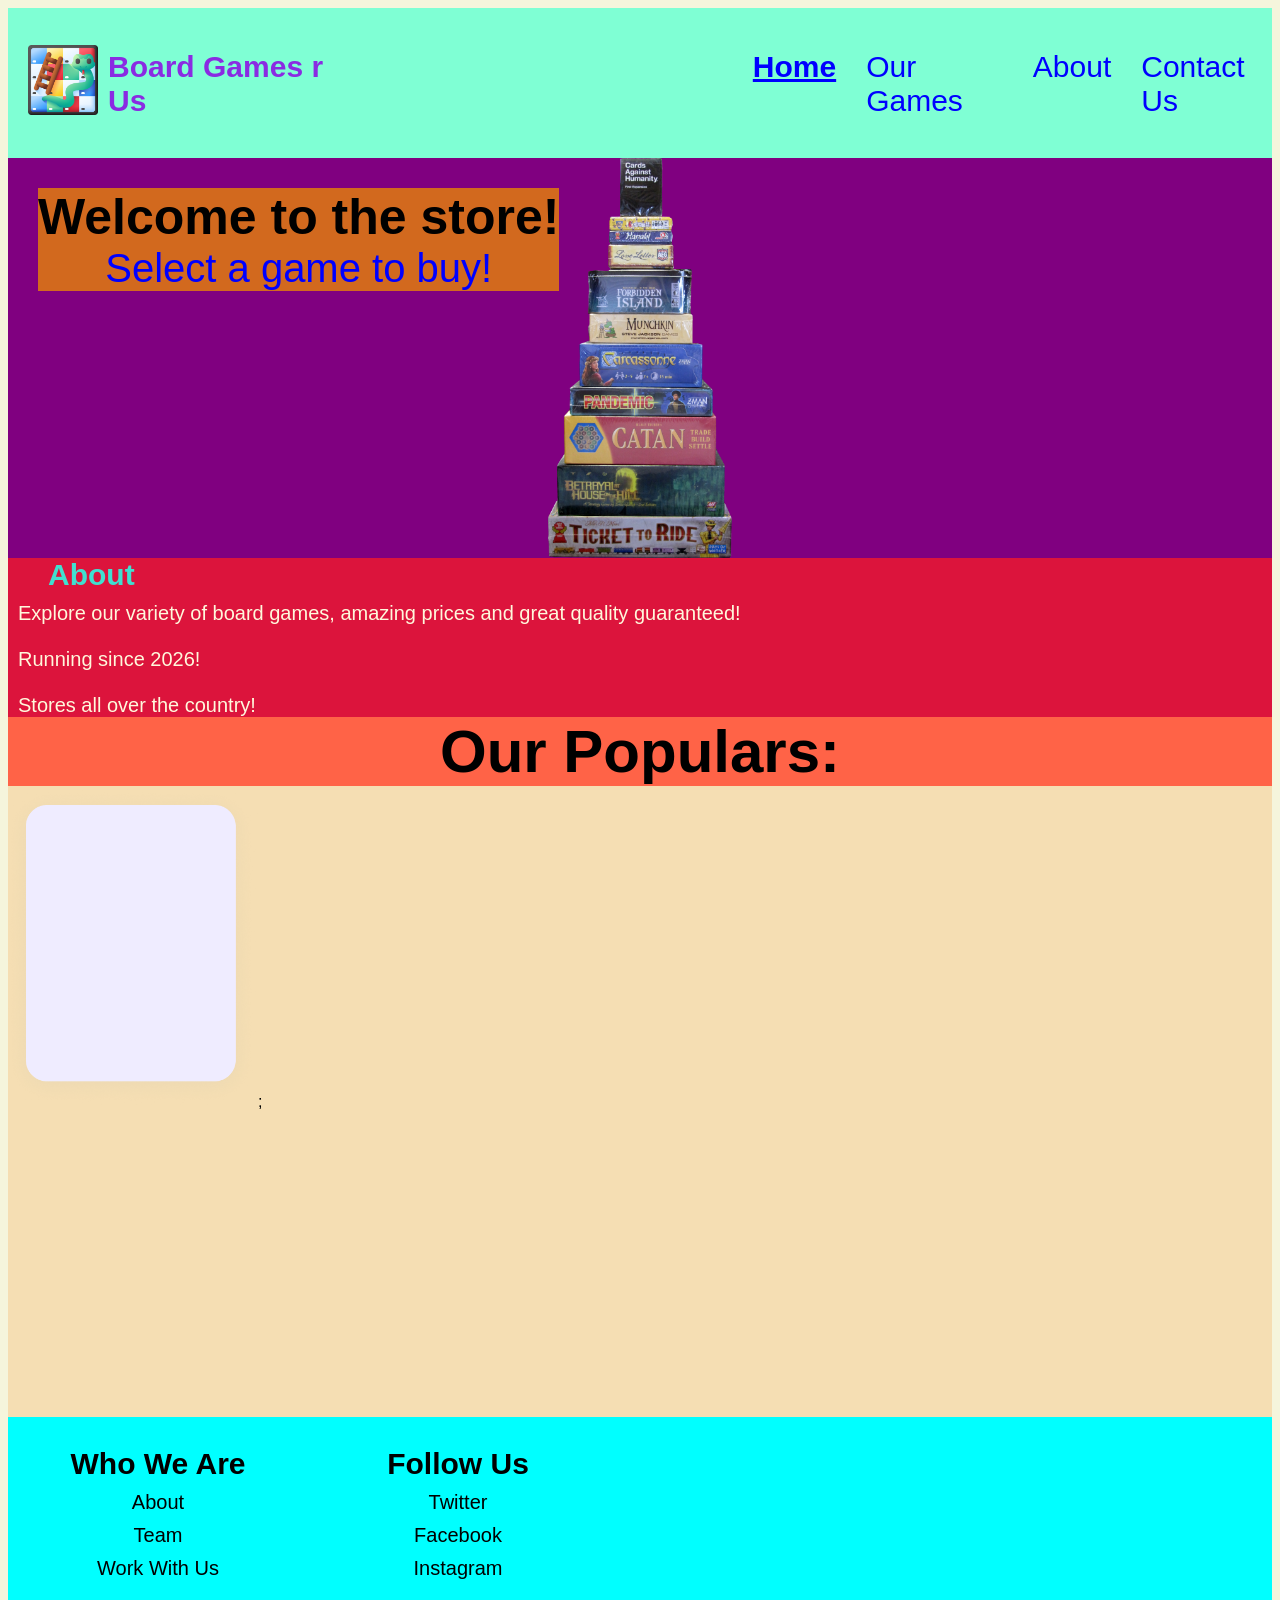
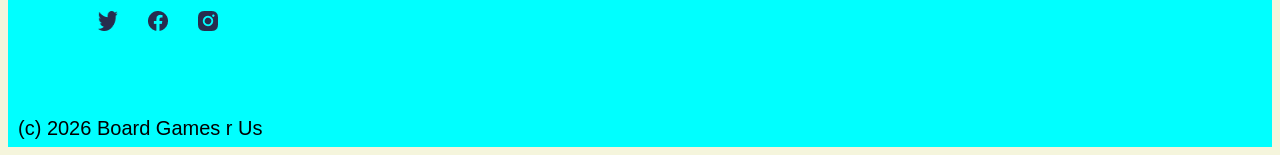
==== index.html @ 54c06d4e "23/04/2026 12:00 UPDATE - general sections for first page" ====
<!DOCTYPE html>
<html>
    
    <head>
        <title> Board Game r Us </title>
        <link rel="stylesheet" href="css/index.css">
        <meta charset="UTF-8">
    </head>
    
    
    <body>
        <div id="wrapper"> 
            <header>
                <div class="logo">
                    <img src="Assets/Header_Logo.png" alt="Header_Logo" width="70"><br>
                </div>
                <div class="title"> Board Games r Us</div>
                <div class="buttons"> 
                    <div class="home"> Home </div>
                    <div class="shop"> Our Games </div>
                    <div class="about"> About </div>
                    <div class="contact"> Contact Us </div>
                </div>

            </header>
            <main>
                 <div class="box1">
                    <div class="box1_container">
                        <div class="welcome"> Welcome to the store! </div>
                        <div class="description">Select a game to buy!</div>
                    </div>
                </div>

                <div class="box2">
                    <div class="about_header">About</div>
                    <div class="about_text">Explore our variety of board games, amazing prices and great quality guaranteed!<br><br>Running since 2026!<br><br>Stores all over the country!</div>
                </div>

                <div class="box3">
                    <div class="populars_header">Our Populars:</div>
                    <div class="cards_container">
                        <div class="card">
                            <img src="Assets/card.png" alt="card_img" width="250px">;
                        </div>
                    </div>
                </div>

            </main>
            <footer>
                <div class ="footer_boxes">
                    <div class ="footer_box"> 
                        <div class="footer_box_title"> Who We Are</div>
                        <div class="footer_clickables">
                            <div class="footer_about"> About </div>
                            <div class="footer_team"> Team </div>
                            <div class="footer_work"> Work With Us </div>
                        </div>
                        <div class="social_logos">
                                <img src="Assets/Twitter_logo.png" alt="Header_Logo" width="20">
                                <img src="Assets/Facebook_logo.png" alt="Header_Logo" width="20">
                                <img src="Assets/Instagram_logo.png" alt="Header_Logo" width="20">
                        </div>
                        
                    </div>
                    
                    <div class ="footer_box"> 
                        <div class="footer_box_title"> Follow Us</div>
                        <div class="footer_clickables">
                            <div class="footer_twitter"> Twitter </div>
                            <div class="footer_facebook"> Facebook </div>
                            <div class="footer_instagram"> Instagram </div>
                        </div>
                    </div>
                </div>
            <div class="copyright"> (c) 2026 Board Games r Us </div>
            </footer>
        </div>
    </body>
    
</html>
---- css/index.css ----
#wrapper {
    max-width: 1400px;
    margin: 0 auto;
}

header {
    font-size: 30px;
    width:100%;
    height: 150px;
    display:flex;
    align-items: center;
    background-color: aquamarine;
    padding-top: 1px;
    padding-left: 20px;
    box-sizing: border-box;
}

.title{
    font-weight: bold;
    padding-left: 10px;
    color: blueviolet;
}

.buttons{
    padding-left: 400px;
    display:flex;
    color: blue;
    font-weight: 400;
    gap:30px;
}


.buttons div:hover{
    cursor: pointer;
    color:purple;
}

.home{
    font-weight: bolder;
    text-decoration: underline;
}

body{
    background-color:beige;
    font-family:'Segoe UI', Tahoma, Geneva, Verdana, sans-serif;
}
main{
    display:flex;
    flex-direction: column;
}
.box1{
    width:100%;
    height:400px;
    background-image: url('../Assets/page1_background.png');
    background-size:contain;
    background-position: center;
    background-repeat: no-repeat;
    background-color: purple;
    display:flex;
    flex-direction: column;
    align-items: flex-start;
    justify-content: flex-start;
    padding:30px;
    box-sizing: border-box;
}
.box1_container{
    background-color: chocolate;
    display:flex;
    flex-direction: column;
    align-items: center;
}

.description{
    color: blue;
    font-size: 40px;
}

.welcome{
    font-size: 50px;
    font-weight: bold;
    color:black;
}

.box2{
    width:100%;
    background-color: crimson;
    display: flex;
    flex-direction: column;
    align-items: flex-start;
    padding-left: 10px;
    box-sizing: border-box;
}

.about_header{
    font-weight: bold;
    font-size: 30px;
    color:turquoise;
    padding-left: 30px;
}

.about_text{
    font-size: 20px;
    color:cornsilk;
    padding-top: 10px;
}

.box3{
    width:100%;
    height:700px;
    background-color: wheat;
    display:flex;
    flex-direction: column;
    box-sizing: border-box;
}

.populars_header{
    width:100%;
    font-weight: bolder;
    font-size: 60px;
    display:flex;
    align-items: center;
    justify-content: center;
    background-color: tomato;
}

footer{
    height:300px;
    font-size: 20px;
    background-color:aqua;
    color: black;
    padding-top: 30px;
    display: flex;
    flex-direction: column;
    justify-content: space-between;
}

.footer_box_title{
    font-weight: bold;
    font-size: 30px;
}

.footer_boxes{
    display:flex;
    height:100%;
    width:500px;
    /* background-color:pink; */

}

.footer_box{
    height:270px;
    width:300px;
    /* background-color:yellow; */
    display:flex;
    flex-direction: column;
    column-gap: 100px;
    align-items:center;

}

.footer_clickables{
    height:110px;
    width:300px;
    align-items: center;
    display:flex;
    flex-direction: column;
    /* background-color:green; */
}

.footer_clickables div:hover{
    cursor:pointer;
    color: blueviolet;
}

.footer_clickables div{
    margin-top: 10px;
}

.social_logos{
    padding-top: 20px;
    display: flex;
    gap: 30px;
}

.social_logos img:hover{
    transform: scale(1.2);
    cursor:pointer;
}

.copyright{
    padding-bottom: 10px;
    padding-left:10px;
}
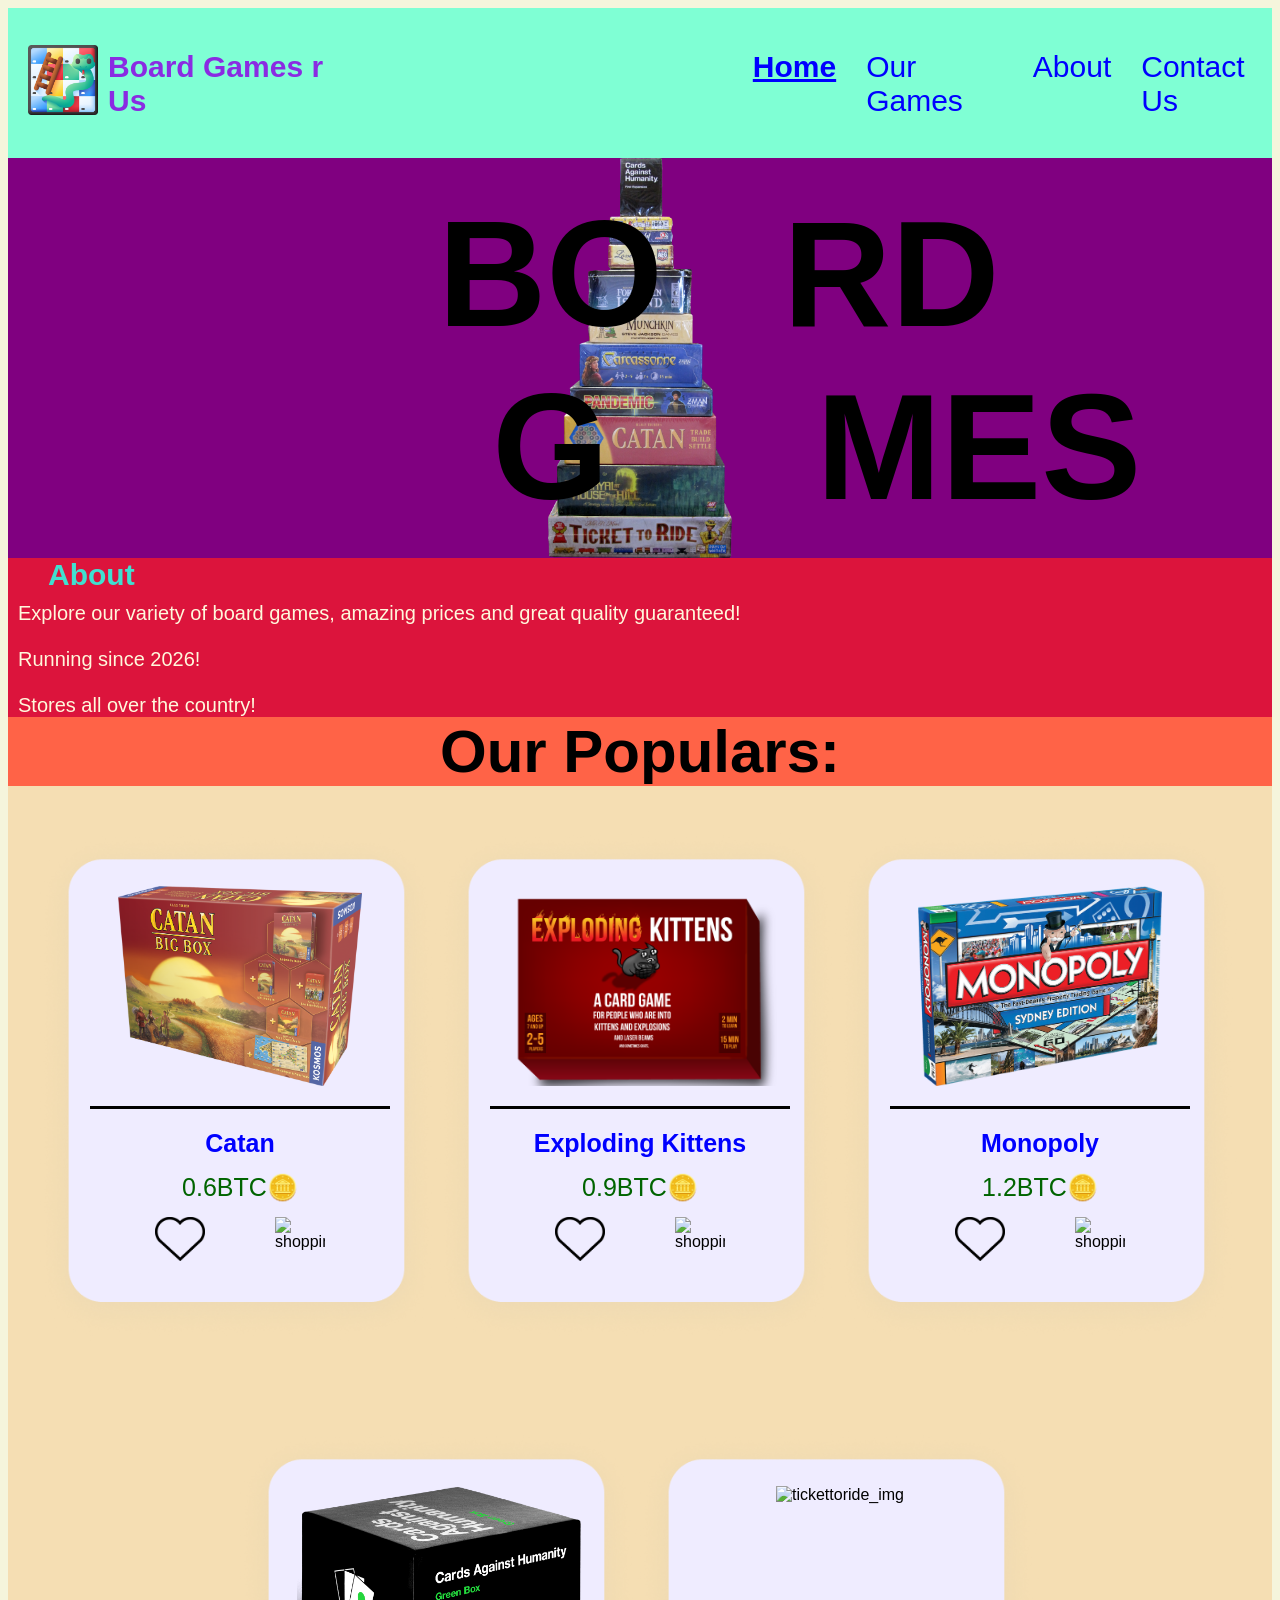
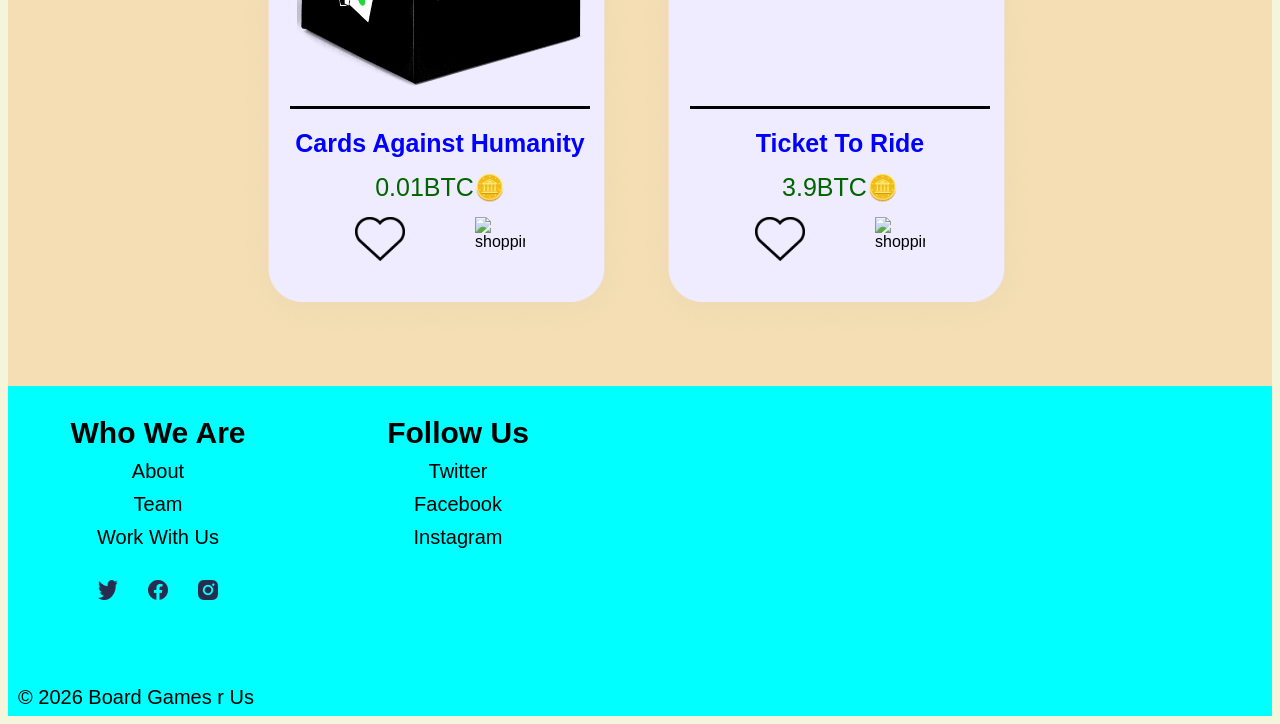
==== commit cdf162ca: "UPDATE 23/04/2026 16:04, finished first page layout" ====
--- a/index.html
+++ b/index.html
@@ -24,10 +24,20 @@
 
             </header>
             <main>
-                 <div class="box1">
+                 <!-- <div class="box1">
                     <div class="box1_container">
                         <div class="welcome"> Welcome to the store! </div>
                         <div class="description">Select a game to buy!</div>
+                    </div>
+                </div> -->
+                <div class="box1">
+                    <div class="box1_container1">
+                        <div class="board_title"> BO </div>
+                        <div class="board_title"> G </div>
+                    </div>
+                    <div class="box1_container2">
+                        <div class="board_title2"> RD </div>
+                        <div class="board_title"> MES </div>
                     </div>
                 </div>
 
@@ -35,12 +45,58 @@
                     <div class="about_header">About</div>
                     <div class="about_text">Explore our variety of board games, amazing prices and great quality guaranteed!<br><br>Running since 2026!<br><br>Stores all over the country!</div>
                 </div>
-
-                <div class="box3">
-                    <div class="populars_header">Our Populars:</div>
+                <div class="populars_header">Our Populars:</div>
+                <div class="box3">  
                     <div class="cards_container">
                         <div class="card">
-                            <img src="Assets/card.png" alt="card_img" width="250px">;
+                            <img src="Assets/catan.png" alt="catan_img" height="200px">
+                            <div class="card_line"></div>
+                            <div class="card_title">Catan</div>
+                            <div class="price">0.6BTC🪙</div>
+                            <div class="card_buttons">
+                                <img src="Assets/heart.png" alt="heart_img" width="50px">
+                                <img src="Assets/shoppingcart.png" alt="shoppingcart_img" width="50px">
+                            </div>
+                        </div>
+                        <div class="card">
+                            <img src="Assets/explodingkittens.png" alt="explodingkittens_img" height="200px">
+                            <div class="card_line"></div>
+                            <div class="card_title">Exploding Kittens</div>
+                            <div class="price">0.9BTC🪙</div>
+                            <div class="card_buttons">
+                                <img src="Assets/heart.png" alt="heart_img" width="50px">
+                                <img src="Assets/shoppingcart.png" alt="shoppingcart_img" width="50px">
+                            </div>
+                        </div>
+                        <div class="card">
+                            <img src="Assets/monopoly.png" alt="monopoly_img" height="200px">
+                            <div class="card_line"></div>
+                            <div class="card_title">Monopoly</div>
+                            <div class="price">1.2BTC🪙</div>
+                            <div class="card_buttons">
+                                <img src="Assets/heart.png" alt="heart_img" width="50px">
+                                <img src="Assets/shoppingcart.png" alt="shoppingcart_img" width="50px">
+                            </div>
+                        </div>
+                        <div class="card">
+                            <img src="Assets/cardsagainsthumanity.png" alt="cardsagainsthumanity_img" height="200px">
+                            <div class="card_line"></div>
+                            <div class="card_title">Cards Against Humanity</div>
+                            <div class="price">0.01BTC🪙</div>
+                            <div class="card_buttons">
+                                <img src="Assets/heart.png" alt="heart_img" width="50px">
+                                <img src="Assets/shoppingcart.png" alt="shoppingcart_img" width="50px">
+                            </div>
+                        </div>
+                        <div class="card">
+                            <img src="Assets/tickettoride.png" alt="tickettoride_img" height="200px">
+                            <div class="card_line"></div>
+                            <div class="card_title">Ticket To Ride</div>
+                            <div class="price">3.9BTC🪙</div>
+                            <div class="card_buttons">
+                                <img src="Assets/heart.png" alt="heart_img" width="50px">
+                                <img src="Assets/shoppingcart.png" alt="shoppingcart_img" width="50px">
+                            </div>
                         </div>
                     </div>
                 </div>
@@ -72,7 +128,7 @@
                         </div>
                     </div>
                 </div>
-            <div class="copyright"> (c) 2026 Board Games r Us </div>
+            <div class="copyright"> © 2026 Board Games r Us </div>
             </footer>
         </div>
     </body>
--- a/css/index.css
+++ b/css/index.css
@@ -57,17 +57,33 @@
     background-repeat: no-repeat;
     background-color: purple;
     display:flex;
-    flex-direction: column;
+    flex-direction: row;
     align-items: flex-start;
     justify-content: flex-start;
     padding:30px;
     box-sizing: border-box;
 }
-.box1_container{
-    background-color: chocolate;
-    display:flex;
-    flex-direction: column;
-    align-items: center;
+.box1_container1{
+    display:flex;
+    flex-direction: column;
+    align-items: center;
+    font-size: 150px;
+    padding-left:400px;
+    font-weight: bold;
+    color:black;
+}
+.box1_container2{
+    display:flex;
+    flex-direction: column;
+    align-items: center;
+    font-size: 150px;
+    padding-left:120px;
+    font-weight: bold;
+    color:black;
+}
+
+.board_title2{
+    padding-right:175px;
 }
 
 .description{
@@ -75,11 +91,7 @@
     font-size: 40px;
 }
 
-.welcome{
-    font-size: 50px;
-    font-weight: bold;
-    color:black;
-}
+
 
 .box2{
     width:100%;
@@ -106,11 +118,45 @@
 
 .box3{
     width:100%;
-    height:700px;
+    min-height:1000px;
     background-color: wheat;
-    display:flex;
-    flex-direction: column;
-    box-sizing: border-box;
+    box-sizing: border-box;
+}
+
+.cards_container{
+    display:flex;
+    flex-direction: row;
+    flex-wrap: wrap;
+    justify-content: center;
+    align-items: center;
+    width:100%;
+}
+
+.card_title{
+    padding-top:20px;
+    font-weight: bold;
+    color:blue;
+    font-size: 25px;
+}
+
+.price{
+    margin-top: 15px;
+    font-size: 25px;
+    color:darkgreen
+}
+
+.card_buttons{
+    display: flex;
+    flex-direction: row;
+    justify-content: space-between;
+    margin-top:15px;
+    width:170px;
+    /* background-color: yellowgreen; */
+}
+
+.card_buttons img:hover{
+    cursor: pointer;
+    transform: scale(1.2);
 }
 
 .populars_header{
@@ -122,6 +168,28 @@
     justify-content: center;
     background-color: tomato;
 }
+
+.card{
+    height: 600px;
+    width:400px;
+    background-image: url('../Assets/card.png');
+    background-size:contain;
+    display:flex;
+    flex-direction:column;
+    background-position: center;
+    background-repeat: no-repeat;
+    align-items: center;
+    padding-top: 100px;
+    box-sizing: border-box;
+}
+
+.card_line{
+    background-color: black;
+    margin-top: 20px;
+    height: 3px;
+    width:300px;
+}
+
 
 footer{
     height:300px;
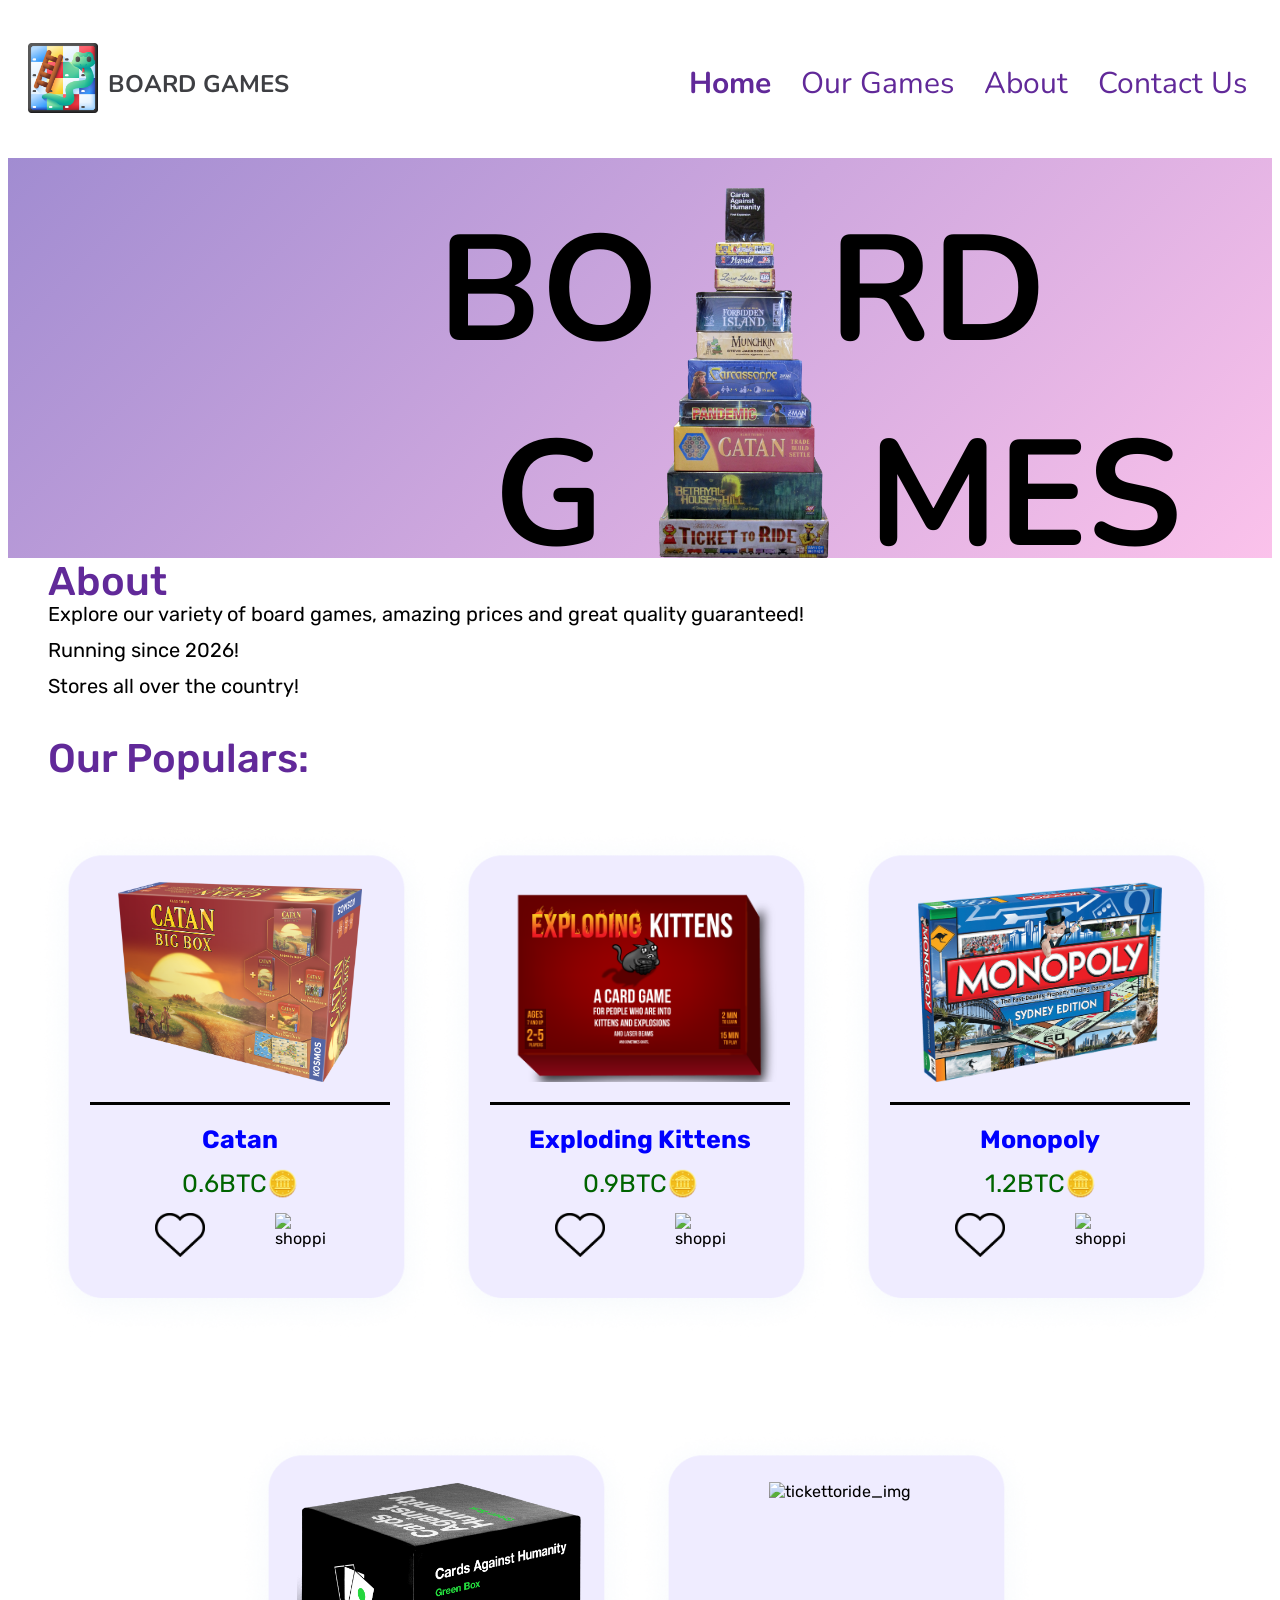
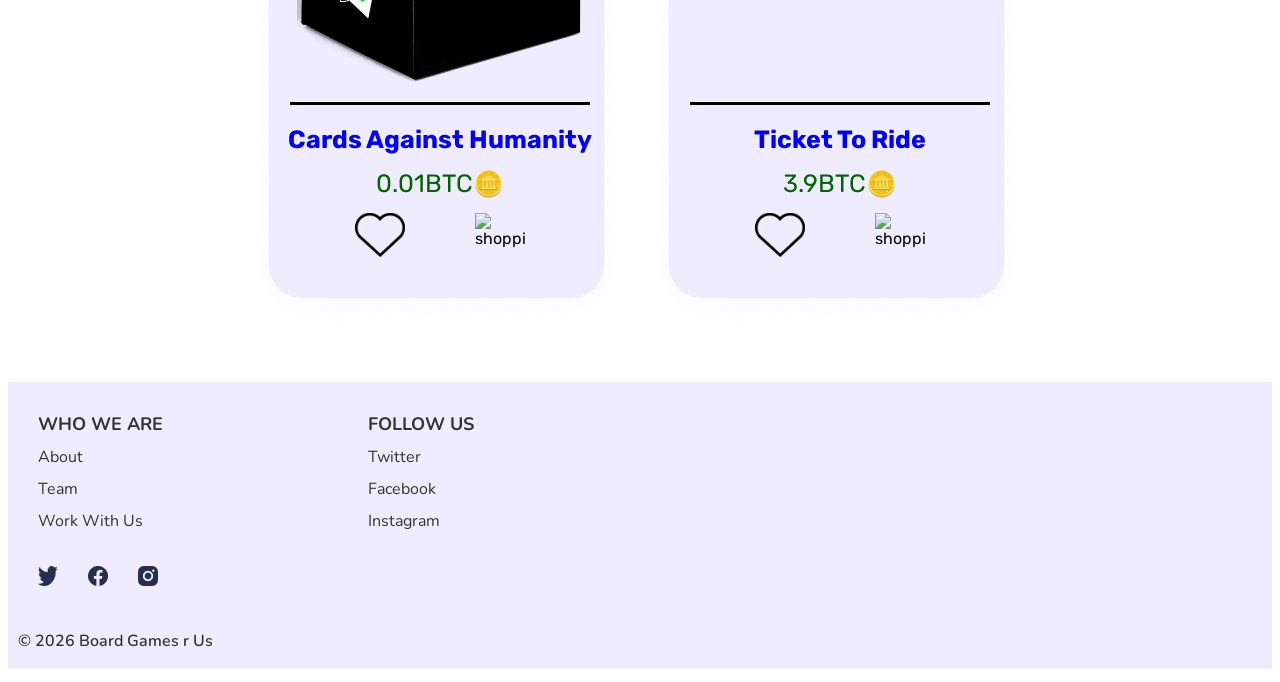
==== commit 76e47775: "UPDATE 23/04 19:26 Fixed some of the formatting to match figma" ====
--- a/index.html
+++ b/index.html
@@ -5,6 +5,11 @@
         <title> Board Game r Us </title>
         <link rel="stylesheet" href="css/index.css">
         <meta charset="UTF-8">
+        <link rel="preconnect" href="https://fonts.googleapis.com">
+        <link rel="preconnect" href="https://fonts.gstatic.com" crossorigin>
+        <link href="https://fonts.googleapis.com/css2?family=Abel&family=Nunito:wght@400;700;900&family=Rubik:wght@400;700;900&display=swap" rel="stylesheet">        
+        <link rel="stylesheet" href="index.css">
+
     </head>
     
     
@@ -14,7 +19,7 @@
                 <div class="logo">
                     <img src="Assets/Header_Logo.png" alt="Header_Logo" width="70"><br>
                 </div>
-                <div class="title"> Board Games r Us</div>
+                <div class="title">BOARD GAMES</div>
                 <div class="buttons"> 
                     <div class="home"> Home </div>
                     <div class="shop"> Our Games </div>
@@ -35,7 +40,9 @@
                         <div class="board_title"> BO </div>
                         <div class="board_title"> G </div>
                     </div>
+                    <img src="Assets/page1_background.png" height="370">
                     <div class="box1_container2">
+                        
                         <div class="board_title2"> RD </div>
                         <div class="board_title"> MES </div>
                     </div>
@@ -105,7 +112,7 @@
             <footer>
                 <div class ="footer_boxes">
                     <div class ="footer_box"> 
-                        <div class="footer_box_title"> Who We Are</div>
+                        <div class="footer_box_title">WHO WE ARE</div>
                         <div class="footer_clickables">
                             <div class="footer_about"> About </div>
                             <div class="footer_team"> Team </div>
@@ -117,18 +124,18 @@
                                 <img src="Assets/Instagram_logo.png" alt="Header_Logo" width="20">
                         </div>
                         
-                    </div>
+                </div>
                     
                     <div class ="footer_box"> 
-                        <div class="footer_box_title"> Follow Us</div>
-                        <div class="footer_clickables">
-                            <div class="footer_twitter"> Twitter </div>
-                            <div class="footer_facebook"> Facebook </div>
-                            <div class="footer_instagram"> Instagram </div>
-                        </div>
+                        <div class="footer_box_title"> FOLLOW US</div>
+                            <div class="footer_clickables">
+                                <div class="footer_twitter"> Twitter </div>
+                                <div class="footer_facebook"> Facebook </div>
+                                <div class="footer_instagram"> Instagram </div>
+                            </div>
+                        </div>  
                     </div>
-                </div>
-            <div class="copyright"> © 2026 Board Games r Us </div>
+                    <div class="copyright"> © 2026 Board Games r Us </div>
             </footer>
         </div>
     </body>
--- a/css/index.css
+++ b/css/index.css
@@ -2,29 +2,29 @@
     max-width: 1400px;
     margin: 0 auto;
 }
-
 header {
     font-size: 30px;
     width:100%;
     height: 150px;
     display:flex;
     align-items: center;
-    background-color: aquamarine;
     padding-top: 1px;
     padding-left: 20px;
     box-sizing: border-box;
 }
 
 .title{
-    font-weight: bold;
+    font-weight: 700;
     padding-left: 10px;
-    color: blueviolet;
+    color: #3E3F43;
+    letter-spacing: 25%;
+    font-size:24px;
 }
 
 .buttons{
     padding-left: 400px;
     display:flex;
-    color: blue;
+    color: #612999;
     font-weight: 400;
     gap:30px;
 }
@@ -36,13 +36,12 @@
 }
 
 .home{
-    font-weight: bolder;
-    text-decoration: underline;
+    font-weight: 700;
 }
 
 body{
-    background-color:beige;
-    font-family:'Segoe UI', Tahoma, Geneva, Verdana, sans-serif;
+    background-color:white;
+    font-family:'Nunito',sans-serif;
 }
 main{
     display:flex;
@@ -51,11 +50,7 @@
 .box1{
     width:100%;
     height:400px;
-    background-image: url('../Assets/page1_background.png');
-    background-size:contain;
-    background-position: center;
-    background-repeat: no-repeat;
-    background-color: purple;
+    background: linear-gradient(135deg, #a18cd1 0%, #fbc2eb 100%);
     display:flex;
     flex-direction: row;
     align-items: flex-start;
@@ -77,7 +72,7 @@
     flex-direction: column;
     align-items: center;
     font-size: 150px;
-    padding-left:120px;
+    padding-left:0px;
     font-weight: bold;
     color:black;
 }
@@ -92,35 +87,44 @@
 }
 
 
-
 .box2{
-    width:100%;
-    background-color: crimson;
+    font-family: "Rubik",sans-serif;
+    width:100%;
     display: flex;
     flex-direction: column;
     align-items: flex-start;
-    padding-left: 10px;
+    padding-left: 40px;
     box-sizing: border-box;
 }
 
 .about_header{
-    font-weight: bold;
-    font-size: 30px;
-    color:turquoise;
-    padding-left: 30px;
+    font-weight: 500;
+    font-size: 40px;
+    color:#612999;
 }
 
 .about_text{
     font-size: 20px;
-    color:cornsilk;
-    padding-top: 10px;
+    font-weight: 400;
+    color:black;
+    line-height: 90%;
 }
 
 .box3{
+    font-family: "Rubik",sans-serif;
     width:100%;
     min-height:1000px;
-    background-color: wheat;
-    box-sizing: border-box;
+    box-sizing: border-box;
+}
+
+.populars_header{
+    margin-top: 40px;
+    font-family: "Rubik",sans-serif;
+    padding-left: 40px;
+    box-sizing: border-box;
+    font-weight: 500;
+    font-size: 40px;
+    color:#612999;
 }
 
 .cards_container{
@@ -159,17 +163,9 @@
     transform: scale(1.2);
 }
 
-.populars_header{
-    width:100%;
-    font-weight: bolder;
-    font-size: 60px;
-    display:flex;
-    align-items: center;
-    justify-content: center;
-    background-color: tomato;
-}
 
 .card{
+    padding-top:100px;
     height: 600px;
     width:400px;
     background-image: url('../Assets/card.png');
@@ -179,7 +175,6 @@
     background-position: center;
     background-repeat: no-repeat;
     align-items: center;
-    padding-top: 100px;
     box-sizing: border-box;
 }
 
@@ -192,24 +187,25 @@
 
 
 footer{
-    height:300px;
-    font-size: 20px;
-    background-color:aqua;
-    color: black;
+    height:287px;
+    font-size: 16px;
+    background-color:#EFECFF;
+    color: #333333;
     padding-top: 30px;
     display: flex;
     flex-direction: column;
     justify-content: space-between;
+    box-sizing: border-box;
 }
 
 .footer_box_title{
-    font-weight: bold;
-    font-size: 30px;
+    font-weight: 700;
+    font-size: 18px;
 }
 
 .footer_boxes{
     display:flex;
-    height:100%;
+    height:85%;
     width:500px;
     /* background-color:pink; */
 
@@ -221,15 +217,16 @@
     /* background-color:yellow; */
     display:flex;
     flex-direction: column;
+    padding-left: 30px;
     column-gap: 100px;
-    align-items:center;
+    align-items:left;
 
 }
 
 .footer_clickables{
     height:110px;
     width:300px;
-    align-items: center;
+    align-items: left;
     display:flex;
     flex-direction: column;
     /* background-color:green; */
@@ -256,7 +253,8 @@
 }
 
 .copyright{
-    padding-bottom: 10px;
+    margin-bottom: 300px;
     padding-left:10px;
-}
-
+    font-weight: 600;
+}
+
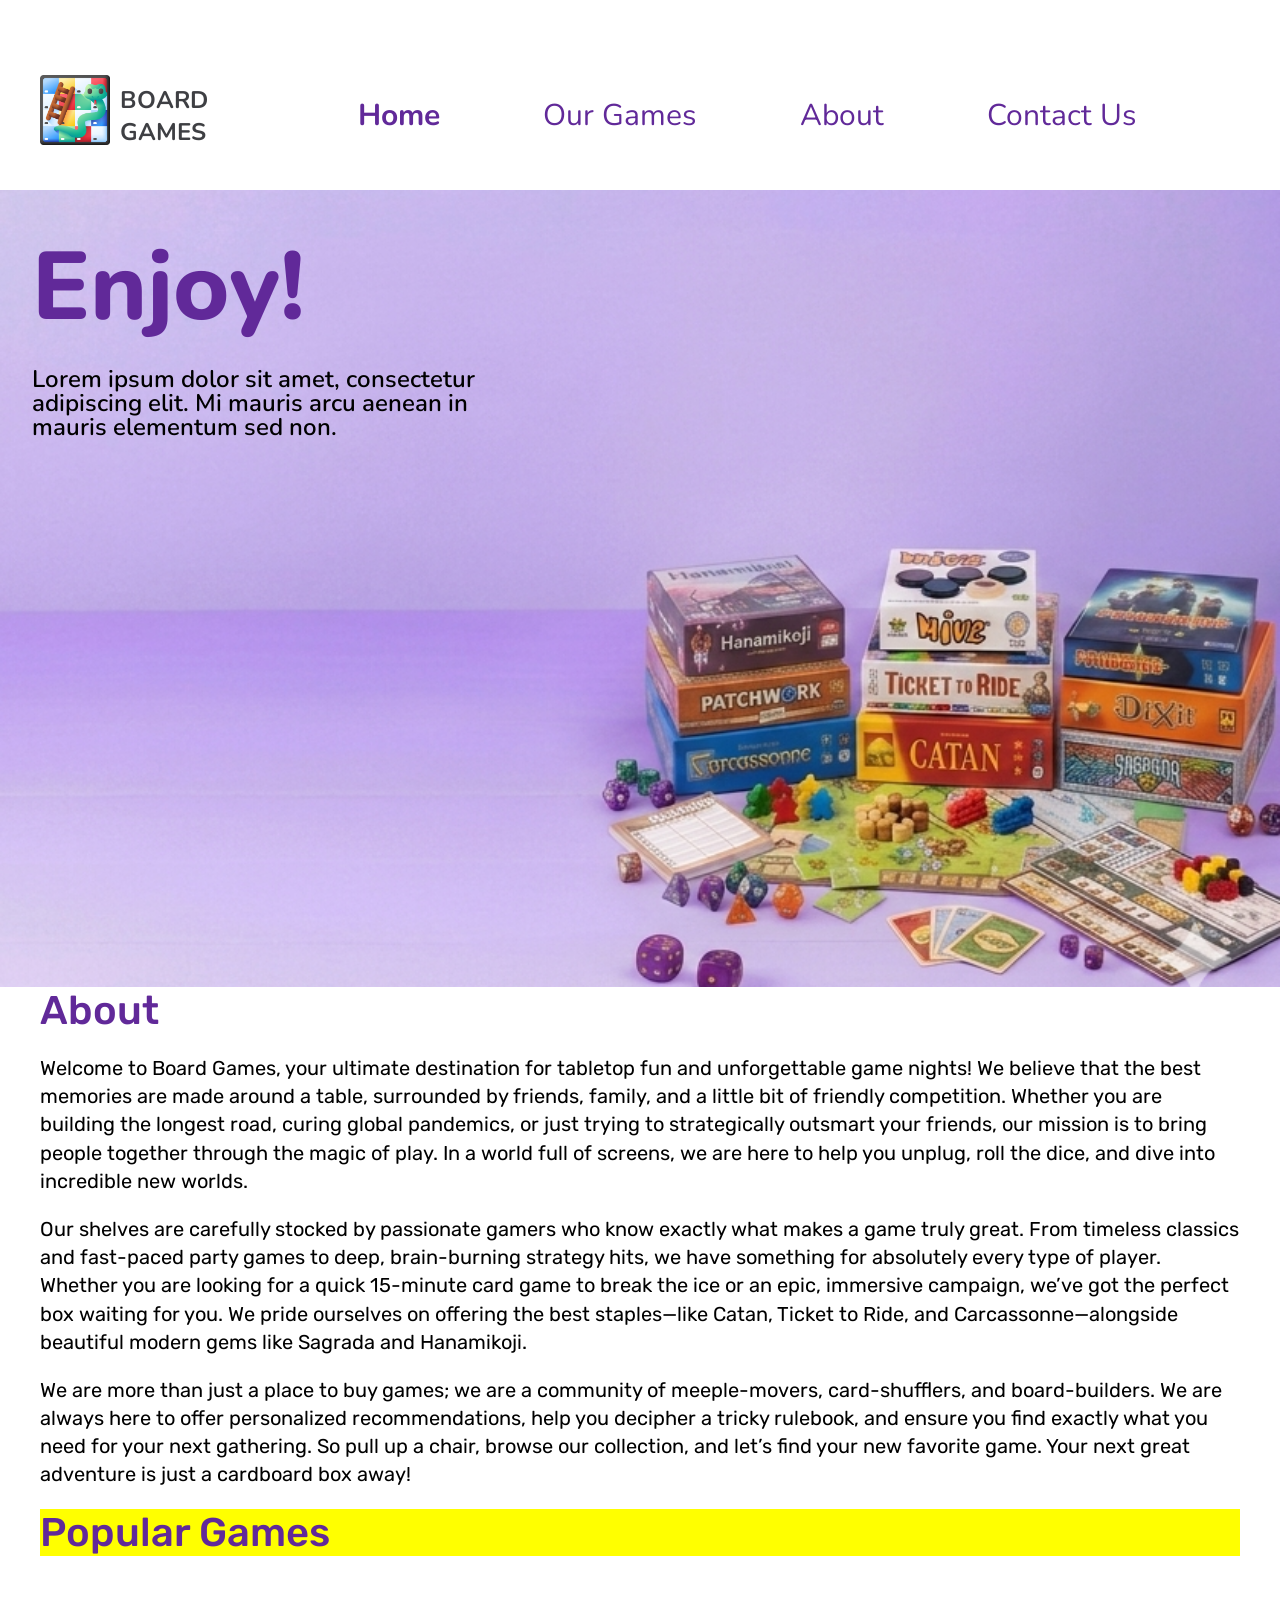
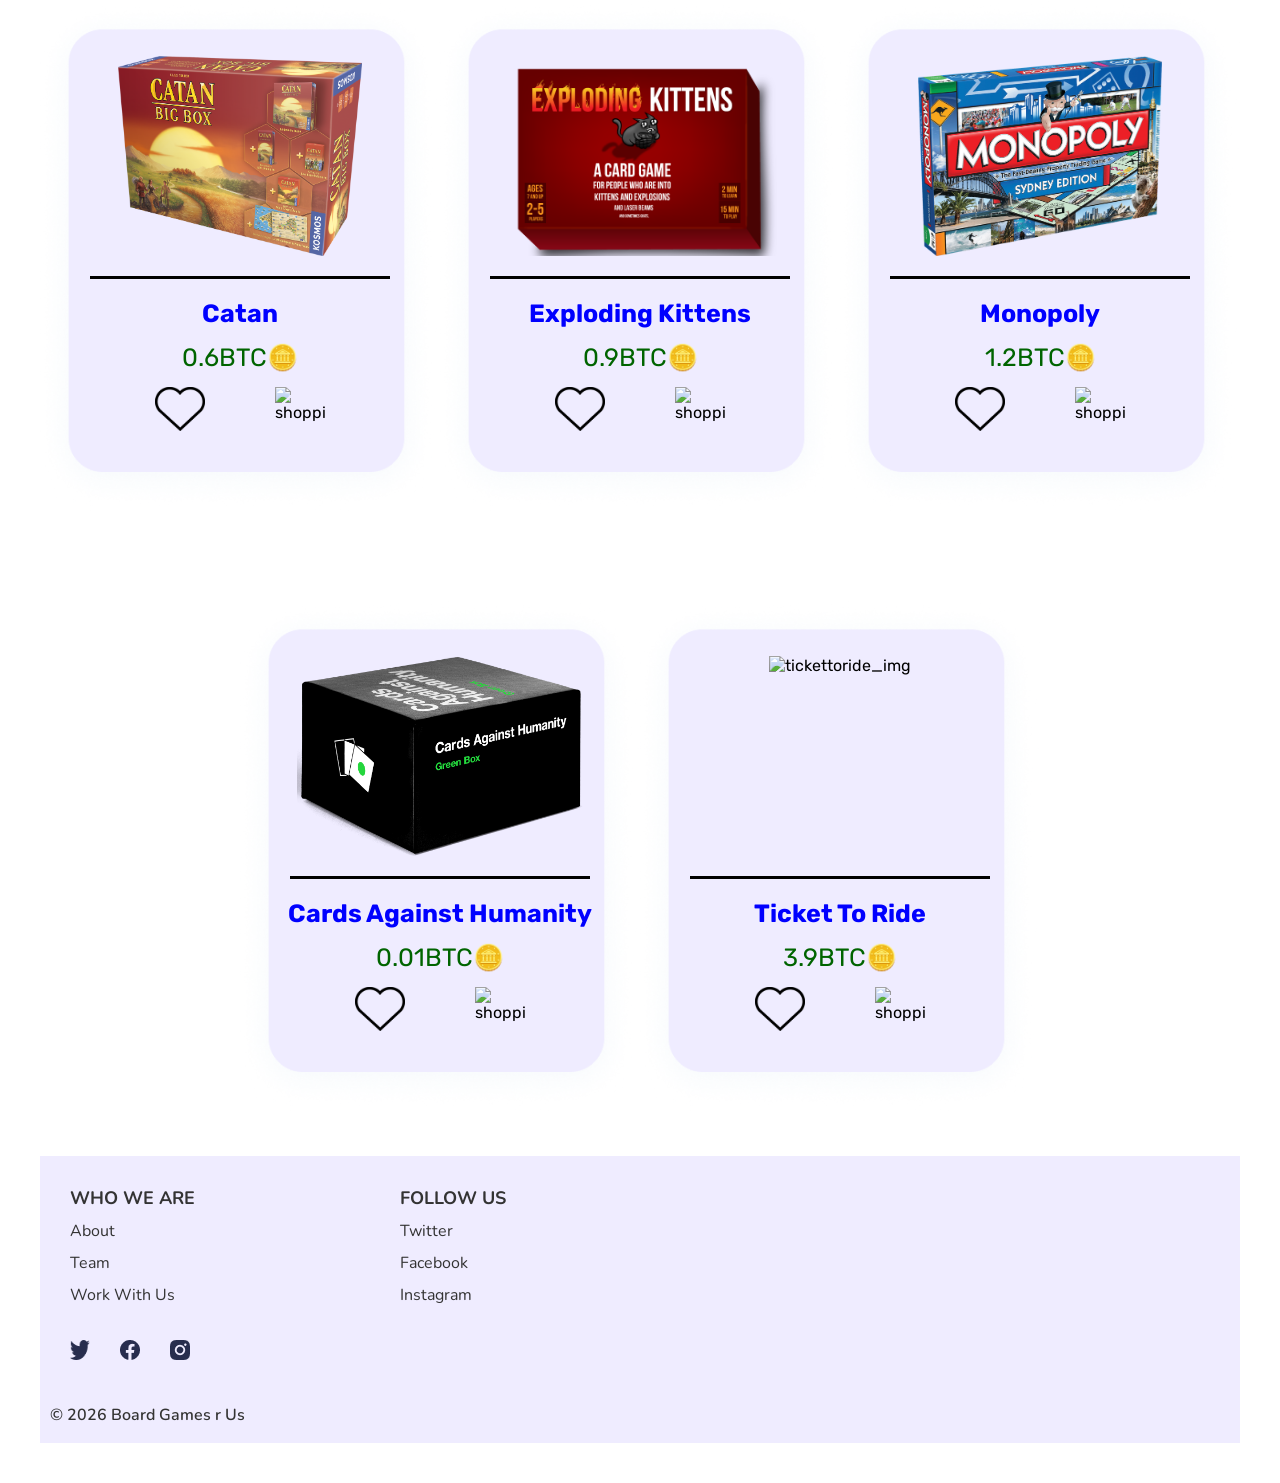
==== commit 3e429372: "UPDATE 25/04/2026 14:31 - Fixing formatting" ====
--- a/index.html
+++ b/index.html
@@ -1,143 +1,172 @@
 <!DOCTYPE html>
 <html>
-    
-    <head>
-        <title> Board Game r Us </title>
-        <link rel="stylesheet" href="css/index.css">
-        <meta charset="UTF-8">
-        <link rel="preconnect" href="https://fonts.googleapis.com">
-        <link rel="preconnect" href="https://fonts.gstatic.com" crossorigin>
-        <link href="https://fonts.googleapis.com/css2?family=Abel&family=Nunito:wght@400;700;900&family=Rubik:wght@400;700;900&display=swap" rel="stylesheet">        
-        <link rel="stylesheet" href="index.css">
 
-    </head>
-    
-    
-    <body>
-        <div id="wrapper"> 
-            <header>
+<head>
+    <title> Board Games </title>
+    <link rel="stylesheet" href="css/index.css">
+    <meta charset="UTF-8">
+    <link rel="preconnect" href="https://fonts.googleapis.com">
+    <link rel="preconnect" href="https://fonts.gstatic.com" crossorigin>
+    <link
+        href="https://fonts.googleapis.com/css2?family=Abel&family=Nunito:wght@400;700;900&family=Rubik:wght@400;700;900&display=swap"
+        rel="stylesheet">
+    <link rel="stylesheet" href="index.css">
+
+</head>
+
+
+<body>
+    <div id="wrapper">
+        <header>
+            <div class="logo-wrapper">
                 <div class="logo">
-                    <img src="Assets/Header_Logo.png" alt="Header_Logo" width="70"><br>
+                    <img src="Assets/Header_Logo.png" alt="Header_Logo" width="70">
                 </div>
                 <div class="title">BOARD GAMES</div>
-                <div class="buttons"> 
-                    <div class="home"> Home </div>
-                    <div class="shop"> Our Games </div>
-                    <div class="about"> About </div>
-                    <div class="contact"> Contact Us </div>
-                </div>
+            </div>
 
-            </header>
-            <main>
-                 <!-- <div class="box1">
-                    <div class="box1_container">
-                        <div class="welcome"> Welcome to the store! </div>
-                        <div class="description">Select a game to buy!</div>
+            <div class="buttons">
+                <div class="home"> Home </div>
+                <div class="shop"> Our Games </div>
+                <div class="about"> About </div>
+                <div class="contact"> Contact Us </div>
+            </div>
+
+        </header>
+        <main>
+            <div class="main-img">
+                <div class="main-img-texts">
+                    <div class="main-img-title">
+                        <h1> Enjoy! </h1>
                     </div>
-                </div> -->
-                <div class="box1">
-                    <div class="box1_container1">
-                        <div class="board_title"> BO </div>
-                        <div class="board_title"> G </div>
-                    </div>
-                    <img src="Assets/page1_background.png" height="370">
-                    <div class="box1_container2">
-                        
-                        <div class="board_title2"> RD </div>
-                        <div class="board_title"> MES </div>
+                    <div class="main-img-desc">
+                        <p>Lorem ipsum dolor sit amet, consectetur adipiscing elit. Mi mauris arcu aenean in mauris
+                            elementum sed non. </p>
                     </div>
                 </div>
+            </div>
+            <div class="about-box">
+                <div class="about_header">About</div>
+                <div class="about_text">
+                    <p>Welcome to Board Games, your ultimate destination for tabletop fun and unforgettable game nights!
+                        We
+                        believe that the best memories are made around a table, surrounded by friends, family, and a
+                        little bit of
+                        friendly competition. Whether you are building the longest road, curing global pandemics, or
+                        just trying to
+                        strategically outsmart your friends, our mission is to bring people together through the magic
+                        of play. In a
+                        world full of screens, we are here to help you unplug, roll the dice, and dive into incredible
+                        new worlds.</p>
 
-                <div class="box2">
-                    <div class="about_header">About</div>
-                    <div class="about_text">Explore our variety of board games, amazing prices and great quality guaranteed!<br><br>Running since 2026!<br><br>Stores all over the country!</div>
+                    <p>Our shelves are carefully stocked by passionate gamers who know exactly what makes a game truly
+                        great. From
+                        timeless classics and fast-paced party games to deep, brain-burning strategy hits, we have
+                        something for
+                        absolutely every type of player. Whether you are looking for a quick 15-minute card game to
+                        break the ice or
+                        an epic, immersive campaign, we’ve got the perfect box waiting for you. We pride ourselves on
+                        offering the
+                        best staples—like Catan, Ticket to Ride, and Carcassonne—alongside beautiful modern gems like
+                        Sagrada and
+                        Hanamikoji.</p>
+
+                    <p>We are more than just a place to buy games; we are a community of meeple-movers, card-shufflers,
+                        and
+                        board-builders. We are always here to offer personalized recommendations, help you decipher a
+                        tricky
+                        rulebook, and ensure you find exactly what you need for your next gathering. So pull up a chair,
+                        browse our
+                        collection, and let’s find your new favorite game. Your next great adventure is just a cardboard
+                        box away!</p>
                 </div>
-                <div class="populars_header">Our Populars:</div>
-                <div class="box3">  
-                    <div class="cards_container">
-                        <div class="card">
-                            <img src="Assets/catan.png" alt="catan_img" height="200px">
-                            <div class="card_line"></div>
-                            <div class="card_title">Catan</div>
-                            <div class="price">0.6BTC🪙</div>
-                            <div class="card_buttons">
-                                <img src="Assets/heart.png" alt="heart_img" width="50px">
-                                <img src="Assets/shoppingcart.png" alt="shoppingcart_img" width="50px">
-                            </div>
+            </div>
+            <div class="populars_header">Popular Games</div>
+            <div class="box3">
+                <div class="cards_container">
+                    <div class="card">
+                        <img src="Assets/catan.png" alt="catan_img" height="200px">
+                        <div class="card_line"></div>
+                        <div class="card_title">Catan</div>
+                        <div class="price">0.6BTC🪙</div>
+                        <div class="card_buttons">
+                            <img src="Assets/heart.png" alt="heart_img" width="50px">
+                            <img src="Assets/shoppingcart.png" alt="shoppingcart_img" width="50px">
                         </div>
-                        <div class="card">
-                            <img src="Assets/explodingkittens.png" alt="explodingkittens_img" height="200px">
-                            <div class="card_line"></div>
-                            <div class="card_title">Exploding Kittens</div>
-                            <div class="price">0.9BTC🪙</div>
-                            <div class="card_buttons">
-                                <img src="Assets/heart.png" alt="heart_img" width="50px">
-                                <img src="Assets/shoppingcart.png" alt="shoppingcart_img" width="50px">
-                            </div>
+                    </div>
+                    <div class="card">
+                        <img src="Assets/explodingkittens.png" alt="explodingkittens_img" height="200px">
+                        <div class="card_line"></div>
+                        <div class="card_title">Exploding Kittens</div>
+                        <div class="price">0.9BTC🪙</div>
+                        <div class="card_buttons">
+                            <img src="Assets/heart.png" alt="heart_img" width="50px">
+                            <img src="Assets/shoppingcart.png" alt="shoppingcart_img" width="50px">
                         </div>
-                        <div class="card">
-                            <img src="Assets/monopoly.png" alt="monopoly_img" height="200px">
-                            <div class="card_line"></div>
-                            <div class="card_title">Monopoly</div>
-                            <div class="price">1.2BTC🪙</div>
-                            <div class="card_buttons">
-                                <img src="Assets/heart.png" alt="heart_img" width="50px">
-                                <img src="Assets/shoppingcart.png" alt="shoppingcart_img" width="50px">
-                            </div>
+                    </div>
+                    <div class="card">
+                        <img src="Assets/monopoly.png" alt="monopoly_img" height="200px">
+                        <div class="card_line"></div>
+                        <div class="card_title">Monopoly</div>
+                        <div class="price">1.2BTC🪙</div>
+                        <div class="card_buttons">
+                            <img src="Assets/heart.png" alt="heart_img" width="50px">
+                            <img src="Assets/shoppingcart.png" alt="shoppingcart_img" width="50px">
                         </div>
-                        <div class="card">
-                            <img src="Assets/cardsagainsthumanity.png" alt="cardsagainsthumanity_img" height="200px">
-                            <div class="card_line"></div>
-                            <div class="card_title">Cards Against Humanity</div>
-                            <div class="price">0.01BTC🪙</div>
-                            <div class="card_buttons">
-                                <img src="Assets/heart.png" alt="heart_img" width="50px">
-                                <img src="Assets/shoppingcart.png" alt="shoppingcart_img" width="50px">
-                            </div>
+                    </div>
+                    <div class="card">
+                        <img src="Assets/cardsagainsthumanity.png" alt="cardsagainsthumanity_img" height="200px">
+                        <div class="card_line"></div>
+                        <div class="card_title">Cards Against Humanity</div>
+                        <div class="price">0.01BTC🪙</div>
+                        <div class="card_buttons">
+                            <img src="Assets/heart.png" alt="heart_img" width="50px">
+                            <img src="Assets/shoppingcart.png" alt="shoppingcart_img" width="50px">
                         </div>
-                        <div class="card">
-                            <img src="Assets/tickettoride.png" alt="tickettoride_img" height="200px">
-                            <div class="card_line"></div>
-                            <div class="card_title">Ticket To Ride</div>
-                            <div class="price">3.9BTC🪙</div>
-                            <div class="card_buttons">
-                                <img src="Assets/heart.png" alt="heart_img" width="50px">
-                                <img src="Assets/shoppingcart.png" alt="shoppingcart_img" width="50px">
-                            </div>
+                    </div>
+                    <div class="card">
+                        <img src="Assets/tickettoride.png" alt="tickettoride_img" height="200px">
+                        <div class="card_line"></div>
+                        <div class="card_title">Ticket To Ride</div>
+                        <div class="price">3.9BTC🪙</div>
+                        <div class="card_buttons">
+                            <img src="Assets/heart.png" alt="heart_img" width="50px">
+                            <img src="Assets/shoppingcart.png" alt="shoppingcart_img" width="50px">
                         </div>
                     </div>
                 </div>
+            </div>
+        </main>
 
-            </main>
-            <footer>
-                <div class ="footer_boxes">
-                    <div class ="footer_box"> 
-                        <div class="footer_box_title">WHO WE ARE</div>
-                        <div class="footer_clickables">
-                            <div class="footer_about"> About </div>
-                            <div class="footer_team"> Team </div>
-                            <div class="footer_work"> Work With Us </div>
-                        </div>
-                        <div class="social_logos">
-                                <img src="Assets/Twitter_logo.png" alt="Header_Logo" width="20">
-                                <img src="Assets/Facebook_logo.png" alt="Header_Logo" width="20">
-                                <img src="Assets/Instagram_logo.png" alt="Header_Logo" width="20">
-                        </div>
-                        
+        <footer>
+            <div class="footer_boxes">
+                <div class="footer_box">
+                    <div class="footer_box_title">WHO WE ARE</div>
+                    <div class="footer_clickables">
+                        <div class="footer_about"> About </div>
+                        <div class="footer_team"> Team </div>
+                        <div class="footer_work"> Work With Us </div>
+                    </div>
+                    <div class="social_logos">
+                        <img src="Assets/Twitter_logo.png" alt="Header_Logo" width="20">
+                        <img src="Assets/Facebook_logo.png" alt="Header_Logo" width="20">
+                        <img src="Assets/Instagram_logo.png" alt="Header_Logo" width="20">
+                    </div>
+
                 </div>
-                    
-                    <div class ="footer_box"> 
-                        <div class="footer_box_title"> FOLLOW US</div>
-                            <div class="footer_clickables">
-                                <div class="footer_twitter"> Twitter </div>
-                                <div class="footer_facebook"> Facebook </div>
-                                <div class="footer_instagram"> Instagram </div>
-                            </div>
-                        </div>  
+
+                <div class="footer_box">
+                    <div class="footer_box_title"> FOLLOW US</div>
+                    <div class="footer_clickables">
+                        <div class="footer_twitter"> Twitter </div>
+                        <div class="footer_facebook"> Facebook </div>
+                        <div class="footer_instagram"> Instagram </div>
                     </div>
-                    <div class="copyright"> © 2026 Board Games r Us </div>
-            </footer>
-        </div>
-    </body>
-    
+                </div>
+            </div>
+            <div class="copyright"> © 2026 Board Games r Us </div>
+        </footer>
+    </div>
+</body>
+
 </html>
--- a/css/index.css
+++ b/css/index.css
@@ -1,6 +1,8 @@
 #wrapper {
     max-width: 1400px;
     margin: 0 auto;
+    padding: 32px;
+    padding-bottom: 32px;
 }
 header {
     font-size: 30px;
@@ -8,9 +10,16 @@
     height: 150px;
     display:flex;
     align-items: center;
+    justify-content: left;
     padding-top: 1px;
-    padding-left: 20px;
-    box-sizing: border-box;
+    box-sizing: border-box;
+}
+
+.logo-wrapper{
+    display:flex;
+    flex-direction: row;
+    justify-content: center;
+    align-items: center;
 }
 
 .title{
@@ -22,11 +31,12 @@
 }
 
 .buttons{
-    padding-left: 400px;
+    width:100%;
     display:flex;
     color: #612999;
     font-weight: 400;
-    gap:30px;
+    align-items: center;
+    justify-content: space-evenly;
 }
 
 
@@ -42,58 +52,66 @@
 body{
     background-color:white;
     font-family:'Nunito',sans-serif;
+    overflow-x: hidden;
 }
 main{
     display:flex;
     flex-direction: column;
 }
-.box1{
-    width:100%;
-    height:400px;
-    background: linear-gradient(135deg, #a18cd1 0%, #fbc2eb 100%);
-    display:flex;
+.main-img{
+    width: 100vw;
+    height: 797px;
+    margin-left: calc(50% - 50vw);
+    background-image: url(../Assets/background_img.png);
+    background-repeat: no-repeat;
+    background-size: cover;
+    display: flex;
     flex-direction: row;
     align-items: flex-start;
     justify-content: flex-start;
-    padding:30px;
-    box-sizing: border-box;
-}
-.box1_container1{
-    display:flex;
-    flex-direction: column;
-    align-items: center;
-    font-size: 150px;
-    padding-left:400px;
-    font-weight: bold;
-    color:black;
-}
-.box1_container2{
-    display:flex;
-    flex-direction: column;
-    align-items: center;
-    font-size: 150px;
-    padding-left:0px;
-    font-weight: bold;
-    color:black;
-}
-
-.board_title2{
-    padding-right:175px;
-}
-
-.description{
-    color: blue;
-    font-size: 40px;
-}
-
-
-.box2{
+    box-sizing: border-box;
+}
+
+.main-img-texts{
+    padding: 32px;
+    display: flex;
+    flex-direction: column;
+}
+
+.main-img-title{
+    height: 131px;
+    width: 448px;
+    display:flex;
+    align-items: center;
+}
+
+.main-img-title > h1{
+    line-height: 100%;
+    color: #612999;
+    font-size: 96px;
+    font-weight: 800;
+}
+
+.main-img-desc{
+    height: 99px;
+    width: 448px;
+    display:flex;
+    align-items: center;
+}
+
+.main-img-desc > p{
+    line-height: 100%;
+    font-size: 24px;
+    font-weight: 600;
+}
+
+
+.about-box{
     font-family: "Rubik",sans-serif;
     width:100%;
     display: flex;
     flex-direction: column;
     align-items: flex-start;
-    padding-left: 40px;
     box-sizing: border-box;
 }
 
@@ -107,7 +125,7 @@
     font-size: 20px;
     font-weight: 400;
     color:black;
-    line-height: 90%;
+    line-height: 141%;
 }
 
 .box3{
@@ -118,9 +136,8 @@
 }
 
 .populars_header{
-    margin-top: 40px;
+    background-color: yellow;
     font-family: "Rubik",sans-serif;
-    padding-left: 40px;
     box-sizing: border-box;
     font-weight: 500;
     font-size: 40px;
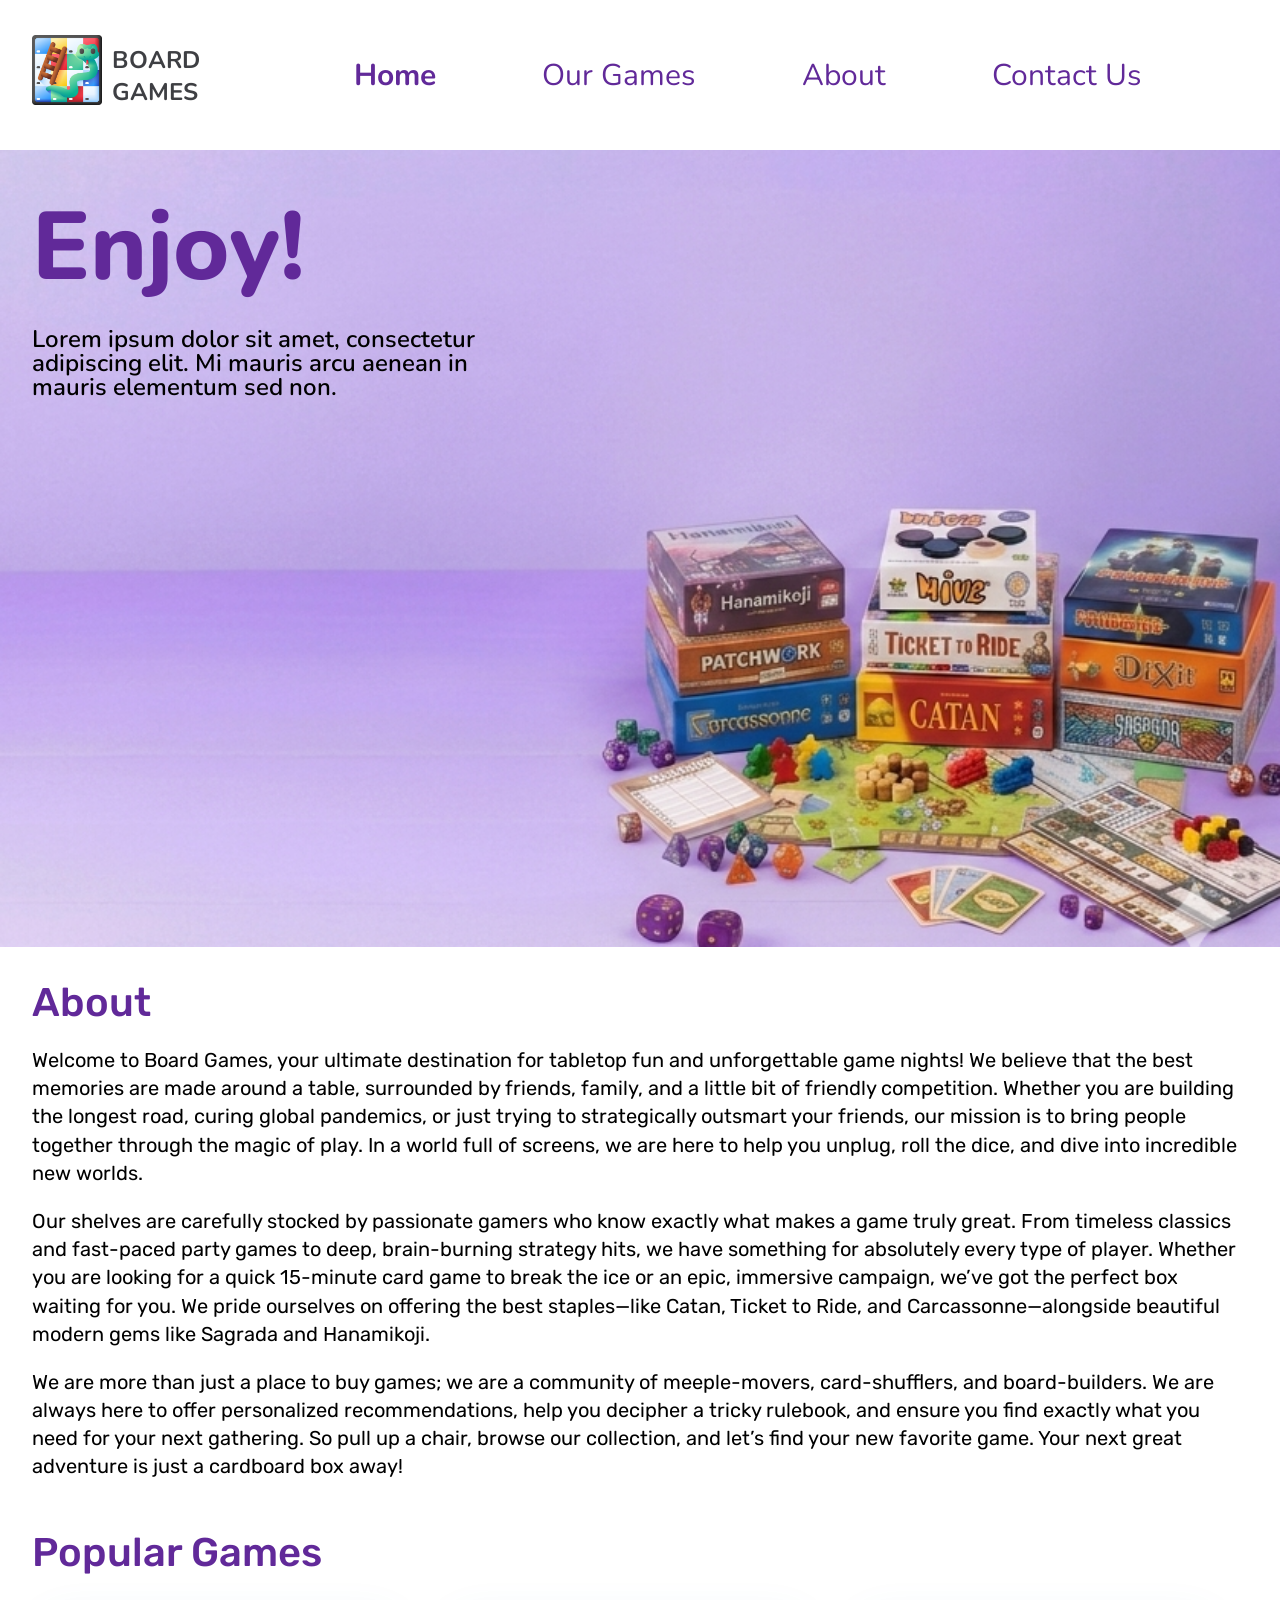
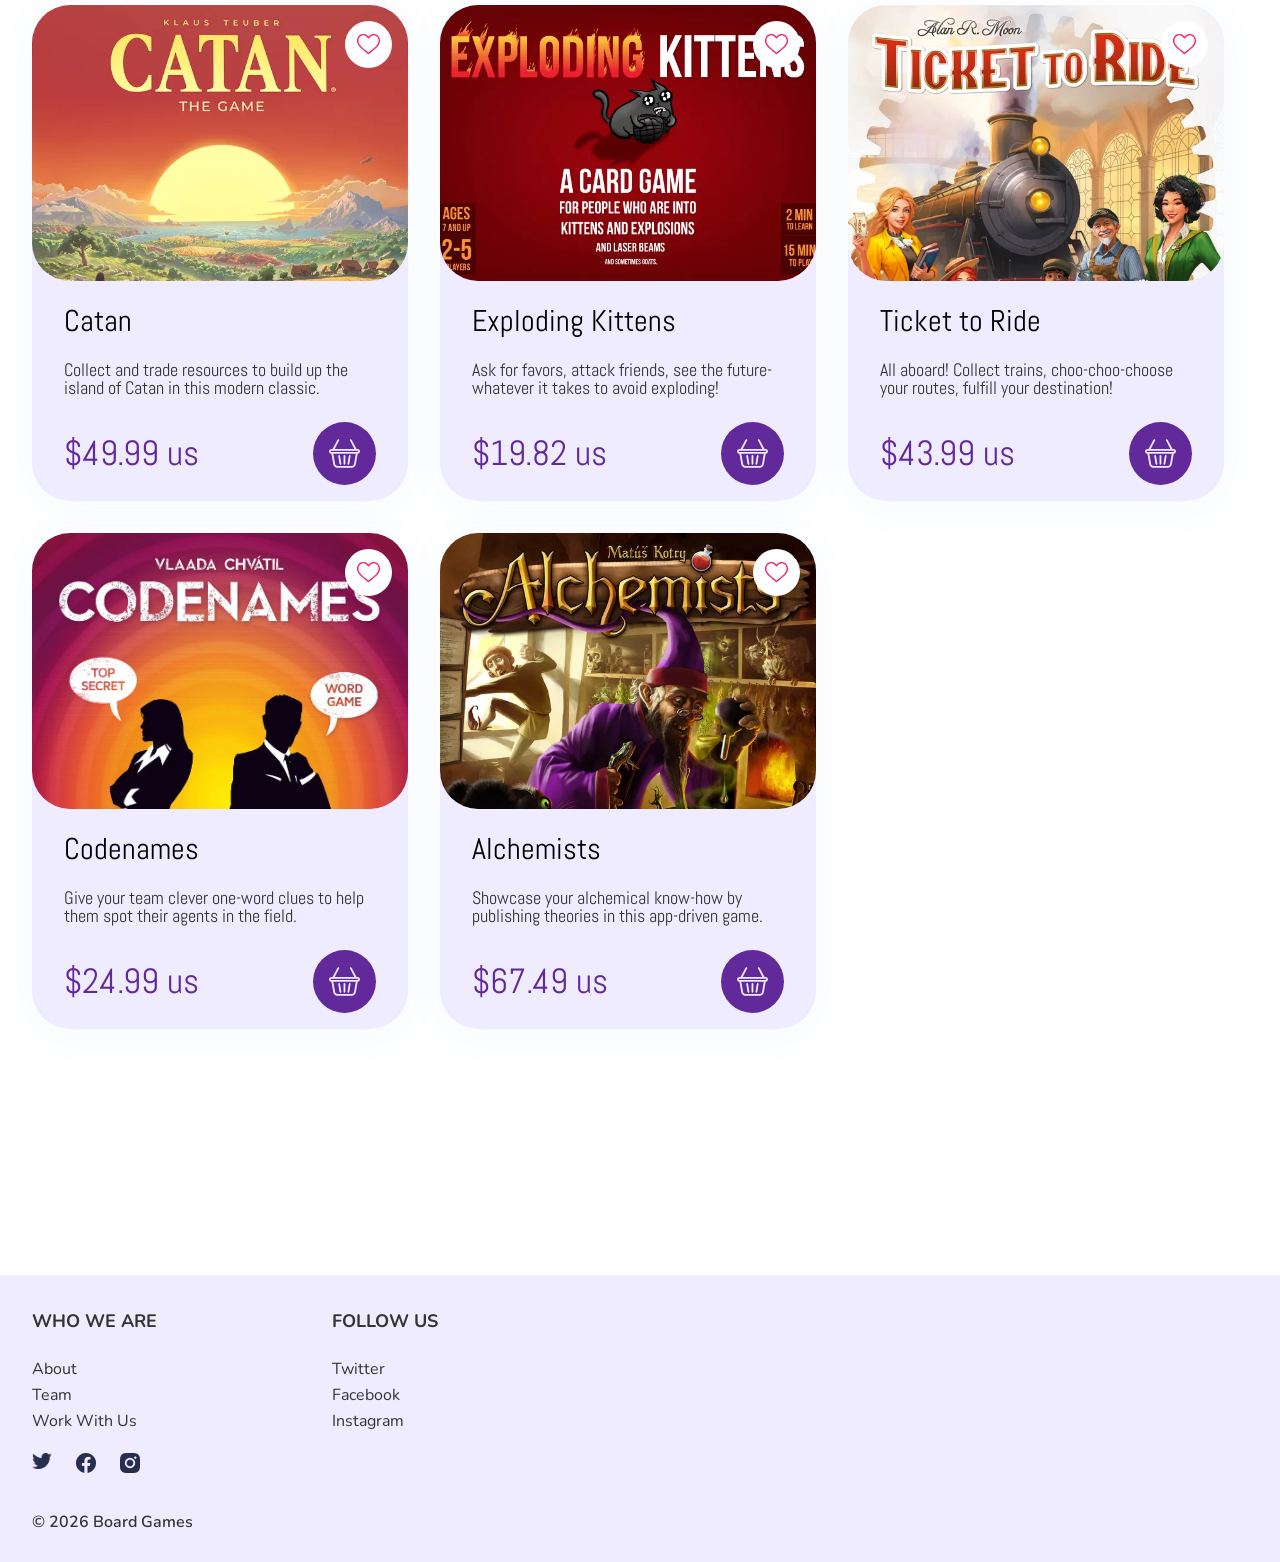
==== commit d66d1fb5: "First page done" ====
--- a/index.html
+++ b/index.html
@@ -1,172 +1,224 @@
-<!DOCTYPE html>
+<!doctype html>
 <html>
-
-<head>
-    <title> Board Games </title>
-    <link rel="stylesheet" href="css/index.css">
-    <meta charset="UTF-8">
-    <link rel="preconnect" href="https://fonts.googleapis.com">
-    <link rel="preconnect" href="https://fonts.gstatic.com" crossorigin>
+  <head>
+    <title>Board Games</title>
+    <link rel="stylesheet" href="css/index.css" />
+    <meta charset="UTF-8" />
+    <link rel="preconnect" href="https://fonts.googleapis.com" />
+    <link rel="preconnect" href="https://fonts.gstatic.com" crossorigin />
     <link
-        href="https://fonts.googleapis.com/css2?family=Abel&family=Nunito:wght@400;700;900&family=Rubik:wght@400;700;900&display=swap"
-        rel="stylesheet">
-    <link rel="stylesheet" href="index.css">
-
-</head>
-
-
-<body>
+      href="https://fonts.googleapis.com/css2?family=Abel&family=Nunito:wght@400;700;900&family=Rubik:wght@400;700;900&display=swap"
+      rel="stylesheet"
+    />
+    <link rel="stylesheet" href="index.css" />
+  </head>
+
+  <body>
     <div id="wrapper">
-        <header>
-            <div class="logo-wrapper">
-                <div class="logo">
-                    <img src="Assets/Header_Logo.png" alt="Header_Logo" width="70">
-                </div>
-                <div class="title">BOARD GAMES</div>
-            </div>
-
-            <div class="buttons">
-                <div class="home"> Home </div>
-                <div class="shop"> Our Games </div>
-                <div class="about"> About </div>
-                <div class="contact"> Contact Us </div>
-            </div>
-
-        </header>
-        <main>
-            <div class="main-img">
-                <div class="main-img-texts">
-                    <div class="main-img-title">
-                        <h1> Enjoy! </h1>
-                    </div>
-                    <div class="main-img-desc">
-                        <p>Lorem ipsum dolor sit amet, consectetur adipiscing elit. Mi mauris arcu aenean in mauris
-                            elementum sed non. </p>
-                    </div>
-                </div>
-            </div>
-            <div class="about-box">
-                <div class="about_header">About</div>
-                <div class="about_text">
-                    <p>Welcome to Board Games, your ultimate destination for tabletop fun and unforgettable game nights!
-                        We
-                        believe that the best memories are made around a table, surrounded by friends, family, and a
-                        little bit of
-                        friendly competition. Whether you are building the longest road, curing global pandemics, or
-                        just trying to
-                        strategically outsmart your friends, our mission is to bring people together through the magic
-                        of play. In a
-                        world full of screens, we are here to help you unplug, roll the dice, and dive into incredible
-                        new worlds.</p>
-
-                    <p>Our shelves are carefully stocked by passionate gamers who know exactly what makes a game truly
-                        great. From
-                        timeless classics and fast-paced party games to deep, brain-burning strategy hits, we have
-                        something for
-                        absolutely every type of player. Whether you are looking for a quick 15-minute card game to
-                        break the ice or
-                        an epic, immersive campaign, we’ve got the perfect box waiting for you. We pride ourselves on
-                        offering the
-                        best staples—like Catan, Ticket to Ride, and Carcassonne—alongside beautiful modern gems like
-                        Sagrada and
-                        Hanamikoji.</p>
-
-                    <p>We are more than just a place to buy games; we are a community of meeple-movers, card-shufflers,
-                        and
-                        board-builders. We are always here to offer personalized recommendations, help you decipher a
-                        tricky
-                        rulebook, and ensure you find exactly what you need for your next gathering. So pull up a chair,
-                        browse our
-                        collection, and let’s find your new favorite game. Your next great adventure is just a cardboard
-                        box away!</p>
-                </div>
-            </div>
-            <div class="populars_header">Popular Games</div>
-            <div class="box3">
-                <div class="cards_container">
-                    <div class="card">
-                        <img src="Assets/catan.png" alt="catan_img" height="200px">
-                        <div class="card_line"></div>
-                        <div class="card_title">Catan</div>
-                        <div class="price">0.6BTC🪙</div>
-                        <div class="card_buttons">
-                            <img src="Assets/heart.png" alt="heart_img" width="50px">
-                            <img src="Assets/shoppingcart.png" alt="shoppingcart_img" width="50px">
-                        </div>
-                    </div>
-                    <div class="card">
-                        <img src="Assets/explodingkittens.png" alt="explodingkittens_img" height="200px">
-                        <div class="card_line"></div>
-                        <div class="card_title">Exploding Kittens</div>
-                        <div class="price">0.9BTC🪙</div>
-                        <div class="card_buttons">
-                            <img src="Assets/heart.png" alt="heart_img" width="50px">
-                            <img src="Assets/shoppingcart.png" alt="shoppingcart_img" width="50px">
-                        </div>
-                    </div>
-                    <div class="card">
-                        <img src="Assets/monopoly.png" alt="monopoly_img" height="200px">
-                        <div class="card_line"></div>
-                        <div class="card_title">Monopoly</div>
-                        <div class="price">1.2BTC🪙</div>
-                        <div class="card_buttons">
-                            <img src="Assets/heart.png" alt="heart_img" width="50px">
-                            <img src="Assets/shoppingcart.png" alt="shoppingcart_img" width="50px">
-                        </div>
-                    </div>
-                    <div class="card">
-                        <img src="Assets/cardsagainsthumanity.png" alt="cardsagainsthumanity_img" height="200px">
-                        <div class="card_line"></div>
-                        <div class="card_title">Cards Against Humanity</div>
-                        <div class="price">0.01BTC🪙</div>
-                        <div class="card_buttons">
-                            <img src="Assets/heart.png" alt="heart_img" width="50px">
-                            <img src="Assets/shoppingcart.png" alt="shoppingcart_img" width="50px">
-                        </div>
-                    </div>
-                    <div class="card">
-                        <img src="Assets/tickettoride.png" alt="tickettoride_img" height="200px">
-                        <div class="card_line"></div>
-                        <div class="card_title">Ticket To Ride</div>
-                        <div class="price">3.9BTC🪙</div>
-                        <div class="card_buttons">
-                            <img src="Assets/heart.png" alt="heart_img" width="50px">
-                            <img src="Assets/shoppingcart.png" alt="shoppingcart_img" width="50px">
-                        </div>
-                    </div>
-                </div>
-            </div>
-        </main>
-
-        <footer>
-            <div class="footer_boxes">
-                <div class="footer_box">
-                    <div class="footer_box_title">WHO WE ARE</div>
-                    <div class="footer_clickables">
-                        <div class="footer_about"> About </div>
-                        <div class="footer_team"> Team </div>
-                        <div class="footer_work"> Work With Us </div>
-                    </div>
-                    <div class="social_logos">
-                        <img src="Assets/Twitter_logo.png" alt="Header_Logo" width="20">
-                        <img src="Assets/Facebook_logo.png" alt="Header_Logo" width="20">
-                        <img src="Assets/Instagram_logo.png" alt="Header_Logo" width="20">
-                    </div>
-
-                </div>
-
-                <div class="footer_box">
-                    <div class="footer_box_title"> FOLLOW US</div>
-                    <div class="footer_clickables">
-                        <div class="footer_twitter"> Twitter </div>
-                        <div class="footer_facebook"> Facebook </div>
-                        <div class="footer_instagram"> Instagram </div>
-                    </div>
-                </div>
-            </div>
-            <div class="copyright"> © 2026 Board Games r Us </div>
-        </footer>
+
+      <header>
+        <div class="logo-wrapper">
+          <div class="logo">
+            <img src="Assets/Header_Logo.png" alt="Header_Logo" width="70" />
+          </div>
+          <div class="title">BOARD GAMES</div>
+        </div>
+
+        <div class="header-buttons">
+          <div class="home">Home</div>
+          <div class="shop">Our Games</div>
+          <div class="about">About</div>
+          <div class="contact">Contact Us</div>
+        </div>
+      </header>
+
+      <main>
+
+        <div class="main-img">
+          <div class="main-img-texts">
+            <div class="main-img-title">
+              <h1>Enjoy!</h1>
+            </div>
+            <div class="main-img-desc">
+              <p>
+                Lorem ipsum dolor sit amet, consectetur adipiscing elit. Mi
+                mauris arcu aenean in mauris elementum sed non.
+              </p>
+            </div>
+          </div>
+        </div>
+
+        <div class="about-box">
+          <div class="about-header">About</div>
+          <div class="about-text">
+            <p>
+              Welcome to Board Games, your ultimate destination for tabletop fun
+              and unforgettable game nights! We believe that the best memories
+              are made around a table, surrounded by friends, family, and a
+              little bit of friendly competition. Whether you are building the
+              longest road, curing global pandemics, or just trying to
+              strategically outsmart your friends, our mission is to bring
+              people together through the magic of play. In a world full of
+              screens, we are here to help you unplug, roll the dice, and dive
+              into incredible new worlds.
+            </p>
+
+            <p>
+              Our shelves are carefully stocked by passionate gamers who know
+              exactly what makes a game truly great. From timeless classics and
+              fast-paced party games to deep, brain-burning strategy hits, we
+              have something for absolutely every type of player. Whether you
+              are looking for a quick 15-minute card game to break the ice or an
+              epic, immersive campaign, we’ve got the perfect box waiting for
+              you. We pride ourselves on offering the best staples—like Catan,
+              Ticket to Ride, and Carcassonne—alongside beautiful modern gems
+              like Sagrada and Hanamikoji.
+            </p>
+
+            <p>
+              We are more than just a place to buy games; we are a community of
+              meeple-movers, card-shufflers, and board-builders. We are always
+              here to offer personalized recommendations, help you decipher a
+              tricky rulebook, and ensure you find exactly what you need for
+              your next gathering. So pull up a chair, browse our collection,
+              and let’s find your new favorite game. Your next great adventure
+              is just a cardboard box away!
+            </p>
+          </div>
+        </div>
+
+        <div class="populars-header">Popular Games</div>
+
+        <div class="cards-container">
+          <div class="card">
+            <div class="card-top">
+              <img class="game-img" src="Assets/catan.jpg" alt="Catan Image" />
+              <button class="card-heart-btn" aria-label="Add to favorites">
+                <img src="Assets/heart-icon.svg" />
+              </button>
+            </div>
+
+            <div class="card-bottom">
+              <h2 class="card-title">Catan</h2>
+              <p class="card-description">Collect and trade resources to build up the island of Catan in this modern classic.</p>
+              <div class="card-footer">
+                <span class="card-price">$49.99 us</span>
+                <button class="card-cart-btn" aria-label="Add to Cart">
+                  <img src="Assets/shopping-basket.svg" />
+                </button>
+              </div>
+            </div>
+          </div>
+
+          <div class="card">
+            <div class="card-top">
+              <img class="game-img" src="Assets/explodingkittens.jpg" alt="Exploding Kittens Image" />
+              <button class="card-heart-btn" aria-label="Add to favorites">
+                <img src="Assets/heart-icon.svg" />
+              </button>
+            </div>
+
+            <div class="card-bottom">
+              <h2 class="card-title">Exploding Kittens</h2>
+              <p class="card-description">Ask for favors, attack friends, see the future- whatever it takes to avoid exploding!</p>
+              <div class="card-footer">
+                <span class="card-price">$19.82 us</span>
+                <button class="card-cart-btn" aria-label="Add to Cart">
+                  <img src="Assets/shopping-basket.svg" />
+                </button>
+              </div>
+            </div>
+          </div>
+
+          <div class="card">
+            <div class="card-top">
+              <img class="game-img" src="Assets/ticketToRide.jpg" alt="Ticket to Ride Image" />
+              <button class="card-heart-btn" aria-label="Add to favorites">
+                <img src="Assets/heart-icon.svg" />
+              </button>
+            </div>
+
+            <div class="card-bottom">
+              <h2 class="card-title">Ticket to Ride</h2>
+              <p class="card-description">All aboard! Collect trains, choo-choo-choose your routes, fulfill your destination!</p>
+              <div class="card-footer">
+                <span class="card-price">$43.99 us</span>
+                <button class="card-cart-btn" aria-label="Add to Cart">
+                  <img src="Assets/shopping-basket.svg" />
+                </button>
+              </div>
+            </div>
+          </div>
+
+          <div class="card">
+            <div class="card-top">
+              <img class="game-img" src="Assets/codenames.jpg" alt="Codenames Image" />
+              <button class="card-heart-btn" aria-label="Add to favorites">
+                <img src="Assets/heart-icon.svg" />
+              </button>
+            </div>
+
+            <div class="card-bottom">
+              <h2 class="card-title">Codenames</h2>
+              <p class="card-description">Give your team clever one-word clues to help them spot their agents in the field.</p>
+              <div class="card-footer">
+                <span class="card-price">$24.99 us</span>
+                <button class="card-cart-btn" aria-label="Add to Cart">
+                  <img src="Assets/shopping-basket.svg" />
+                </button>
+              </div>
+            </div>
+          </div>
+
+          <div class="card">
+            <div class="card-top">
+              <img class="game-img" src="Assets/alchemists.jpg" alt="Alchemists Image" />
+              <button class="card-heart-btn" aria-label="Add to favorites">
+                <img src="Assets/heart-icon.svg" />
+              </button>
+            </div>
+
+            <div class="card-bottom">
+              <h2 class="card-title">Alchemists</h2>
+              <p class="card-description">Showcase your alchemical know-how by publishing theories in this app-driven game.</p>
+              <div class="card-footer">
+                <span class="card-price">$67.49 us</span>
+                <button class="card-cart-btn" aria-label="Add to Cart">
+                  <img src="Assets/shopping-basket.svg" />
+                </button>
+              </div>
+            </div>
+          </div>
+        </div>
+      </main>
+
+      <footer>
+        <div class="footer-boxes">
+          <div class="footer-box">
+            <div class="footer-box-title">WHO WE ARE</div>
+            <div class="footer-clickables">
+              <a class="footer-about">About</a>
+              <a class="footer-team">Team</a>
+              <a class="footer-work">Work With Us</a>
+            </div>
+            <div class="social-logos">
+              <a href="https://x.com" target="_blank"><img src="Assets/Twitter_logo.png" alt="Twitter logo" /></a>
+              <a href="https://facebook.com" target="_blank"><img src="Assets/Facebook_logo.png" alt="Facebook logo" /></a>
+              <a href="https://instagram.com" target="_blank"><img src="Assets/Instagram_logo.png" alt="Instagram logo" /></a>
+            </div>
+          </div>
+
+          <div class="footer-box">
+            <div class="footer-box-title">FOLLOW US</div>
+            <div class="footer-clickables">
+              <a class="footer-twitter" href="https://x.com" target="_blank">Twitter</a>
+              <a class="footer-facebook" href="https://facebook.com" target="_blank">Facebook</a>
+              <a class="footer-instagram" href="https://instagram.com" target="_blank">Instagram</a>
+            </div>
+          </div>
+        </div>
+        <div class="copyright">© 2026 Board Games</div>
+      </footer>
     </div>
-</body>
-
-</html>+  </body>
+</html>
--- a/css/index.css
+++ b/css/index.css
@@ -1,14 +1,14 @@
 #wrapper {
     max-width: 1400px;
     margin: 0 auto;
-    padding: 32px;
-    padding-bottom: 32px;
-}
+    padding: 0px 32px;
+}
+
 header {
     font-size: 30px;
-    width:100%;
+    width: 100%;
     height: 150px;
-    display:flex;
+    display: flex;
     align-items: center;
     justify-content: left;
     padding-top: 1px;
@@ -16,7 +16,7 @@
 }
 
 .logo-wrapper{
-    display:flex;
+    display: flex;
     flex-direction: row;
     justify-content: center;
     align-items: center;
@@ -27,12 +27,12 @@
     padding-left: 10px;
     color: #3E3F43;
     letter-spacing: 25%;
-    font-size:24px;
-}
-
-.buttons{
-    width:100%;
-    display:flex;
+    font-size: 24px;
+}
+
+.header-buttons{
+    width: 100%;
+    display: flex;
     color: #612999;
     font-weight: 400;
     align-items: center;
@@ -40,9 +40,9 @@
 }
 
 
-.buttons div:hover{
+.header-buttons div:hover{
     cursor: pointer;
-    color:purple;
+    color: purple;
 }
 
 .home{
@@ -50,14 +50,18 @@
 }
 
 body{
-    background-color:white;
-    font-family:'Nunito',sans-serif;
+    background-color: white;
+    font-family: 'Nunito',sans-serif;
     overflow-x: hidden;
-}
+    margin: 0
+}
+
 main{
-    display:flex;
-    flex-direction: column;
-}
+    display: flex;
+    flex-direction: column;
+    gap: 32px;
+}
+
 .main-img{
     width: 100vw;
     height: 797px;
@@ -81,7 +85,7 @@
 .main-img-title{
     height: 131px;
     width: 448px;
-    display:flex;
+    display: flex;
     align-items: center;
 }
 
@@ -95,7 +99,7 @@
 .main-img-desc{
     height: 99px;
     width: 448px;
-    display:flex;
+    display: flex;
     align-items: center;
 }
 
@@ -105,173 +109,214 @@
     font-weight: 600;
 }
 
-
 .about-box{
     font-family: "Rubik",sans-serif;
-    width:100%;
     display: flex;
     flex-direction: column;
     align-items: flex-start;
-    box-sizing: border-box;
-}
-
-.about_header{
+}
+
+.about-header{
     font-weight: 500;
     font-size: 40px;
-    color:#612999;
-}
-
-.about_text{
+    color: #612999;
+}
+
+.about-text{
     font-size: 20px;
     font-weight: 400;
-    color:black;
+    color: black;
     line-height: 141%;
 }
 
-.box3{
+.populars-header{
     font-family: "Rubik",sans-serif;
-    width:100%;
-    min-height:1000px;
-    box-sizing: border-box;
-}
-
-.populars_header{
-    background-color: yellow;
-    font-family: "Rubik",sans-serif;
-    box-sizing: border-box;
     font-weight: 500;
     font-size: 40px;
-    color:#612999;
-}
-
-.cards_container{
-    display:flex;
+    color: #612999;
+    line-height: 40px;
+}
+
+.cards-container{
+    font-family: Abel;
+    min-height: 1000px;
+    display: flex;
     flex-direction: row;
     flex-wrap: wrap;
-    justify-content: center;
-    align-items: center;
-    width:100%;
-}
-
-.card_title{
-    padding-top:20px;
-    font-weight: bold;
-    color:blue;
-    font-size: 25px;
-}
-
-.price{
-    margin-top: 15px;
-    font-size: 25px;
-    color:darkgreen
-}
-
-.card_buttons{
-    display: flex;
-    flex-direction: row;
-    justify-content: space-between;
-    margin-top:15px;
-    width:170px;
-    /* background-color: yellowgreen; */
-}
-
-.card_buttons img:hover{
-    cursor: pointer;
-    transform: scale(1.2);
-}
-
+    justify-content: start;
+    align-items: start;
+    width: 100%;
+    gap: 32px;
+}
 
 .card{
-    padding-top:100px;
-    height: 600px;
-    width:400px;
-    background-image: url('../Assets/card.png');
-    background-size:contain;
-    display:flex;
-    flex-direction:column;
-    background-position: center;
-    background-repeat: no-repeat;
-    align-items: center;
-    box-sizing: border-box;
-}
-
-.card_line{
-    background-color: black;
-    margin-top: 20px;
-    height: 3px;
-    width:300px;
-}
-
+    background-color: #EFECFF;
+    height: 496px;
+    width: 376px;
+    border-radius: 38px;
+    box-shadow: 0px 6px 40px 0px rgba(57, 132, 187, 0.05);
+}
+
+.card-top{
+    position: relative;
+}
+
+.game-img{
+    width: 100%;
+    height: 276px;
+    object-fit: cover;
+    object-position: top;
+    border-radius: 38px;
+    display: block;
+}
+
+.card-heart-btn {
+  position: absolute;
+  top: 16px;
+  right: 16px;
+  background-color: white;
+  border: none;
+  width: 47px;
+  height: 47px;
+  border-radius: 50%;
+  display: flex;
+  justify-content: center;
+  align-items: center;
+  cursor: pointer;
+}
+
+.card-heart-btn img {
+  width: 23px;
+  height: 20px;
+  object-fit: contain;
+}
+
+.card-bottom {
+  display: flex;
+  flex-direction: column;
+  padding: 0px 32px;
+}
+
+.card-title {
+  font-size: 30px;
+  font-weight: 400;
+  line-height: 100%;
+  color: #000000;
+  margin-bottom: 7px;
+}
+
+.card-description {
+  font-size: 18px;
+  color: #333333;
+  line-height: 100%;
+}
+
+.card-footer {
+  display: flex;
+  justify-content: space-between;
+  align-items: center;
+  margin-top: 7px;
+}
+
+.card-price {
+  font-size: 35px;
+  font-weight: 400;
+  line-height: 100%;
+  color: #612999;
+}
+
+.card-cart-btn {
+  background-color: #612999;
+  border: none;
+  width: 63px;
+  height: 63px;
+  border-radius: 50%;
+  display: flex;
+  justify-content: center;
+  align-items: center;
+  cursor: pointer;
+  transition: background-color 0.2s;
+}
+
+.card-cart-btn:hover {
+  background-color: #4527a0;
+}
+
+.card-cart-btn img {
+  width: 31px;
+  height: 31px;
+  object-fit: contain;
+}
 
 footer{
-    height:287px;
+    margin-top: 246px;
+    height: 287px;
+    width: 100vw;
+    margin-left: calc(50% - 50vw);
     font-size: 16px;
+    font-weight: 400;
+    line-height: 100%;
     background-color:#EFECFF;
     color: #333333;
-    padding-top: 30px;
+    padding: 32px;
     display: flex;
     flex-direction: column;
     justify-content: space-between;
     box-sizing: border-box;
 }
 
-.footer_box_title{
+.footer-boxes{
+    display: flex;
+    width: 500px;
+}
+
+.footer-box{
+    display: flex;
+    flex-direction: column;
+    align-items: left;
+}
+
+.footer-box-title{
     font-weight: 700;
     font-size: 18px;
-}
-
-.footer_boxes{
-    display:flex;
-    height:85%;
-    width:500px;
-    /* background-color:pink; */
-
-}
-
-.footer_box{
-    height:270px;
-    width:300px;
-    /* background-color:yellow; */
-    display:flex;
-    flex-direction: column;
-    padding-left: 30px;
-    column-gap: 100px;
-    align-items:left;
-
-}
-
-.footer_clickables{
-    height:110px;
-    width:300px;
+    line-height: 28px;
+    margin-bottom: 16px;
+}
+
+.footer-clickables{
+    width: 300px;
     align-items: left;
-    display:flex;
-    flex-direction: column;
-    /* background-color:green; */
-}
-
-.footer_clickables div:hover{
-    cursor:pointer;
+    display: flex;
+    flex-direction: column;
+}
+
+.footer-clickables a:hover{
+    cursor: pointer;
     color: blueviolet;
 }
 
-.footer_clickables div{
+.footer-clickables a{
     margin-top: 10px;
-}
-
-.social_logos{
-    padding-top: 20px;
-    display: flex;
-    gap: 30px;
-}
-
-.social_logos img:hover{
+    text-decoration: none;
+    color: #333333;
+}
+
+.social-logos{
+    padding-top: 24px;
+    display: flex;
+    gap: 24px;
+}
+
+.social-logos a:hover{
     transform: scale(1.2);
-    cursor:pointer;
+    cursor: pointer;
+}
+
+.social-logos a img{
+    width: 20px;
 }
 
 .copyright{
-    margin-bottom: 300px;
-    padding-left:10px;
     font-weight: 600;
 }
 
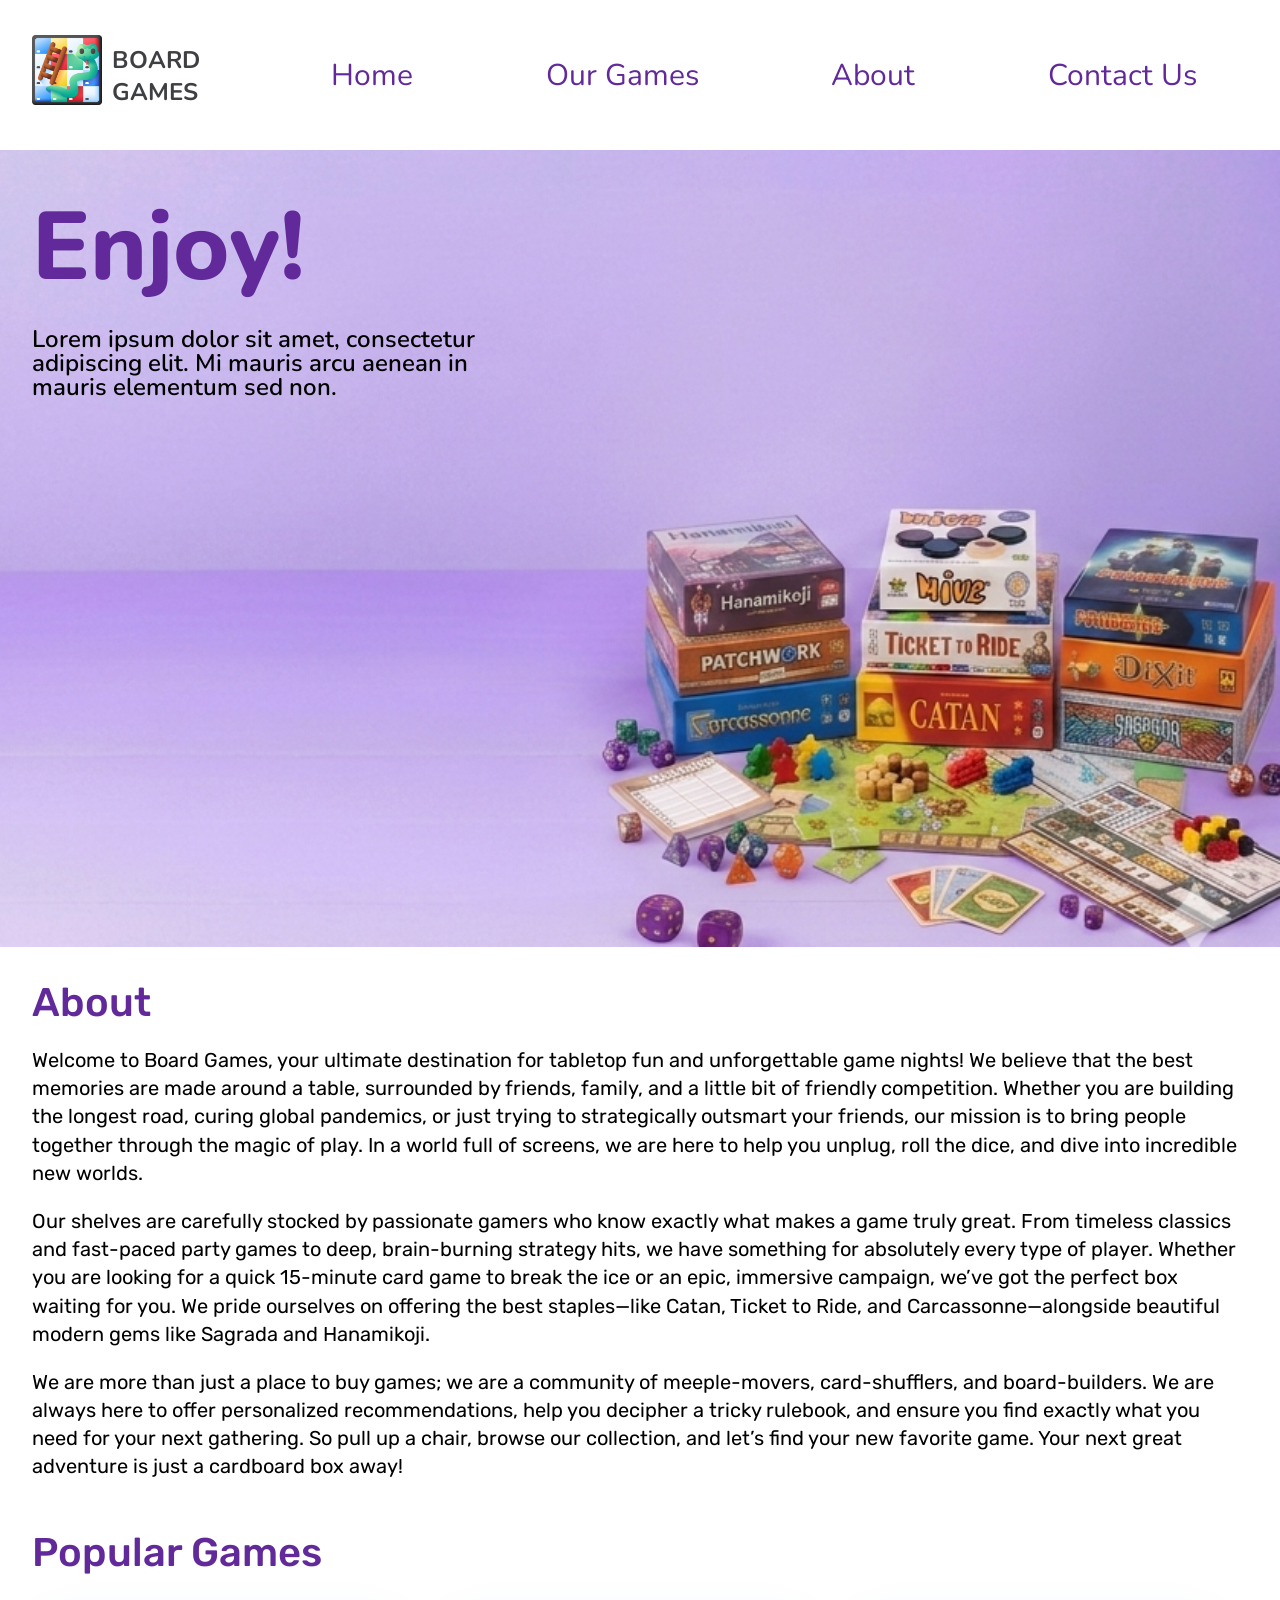
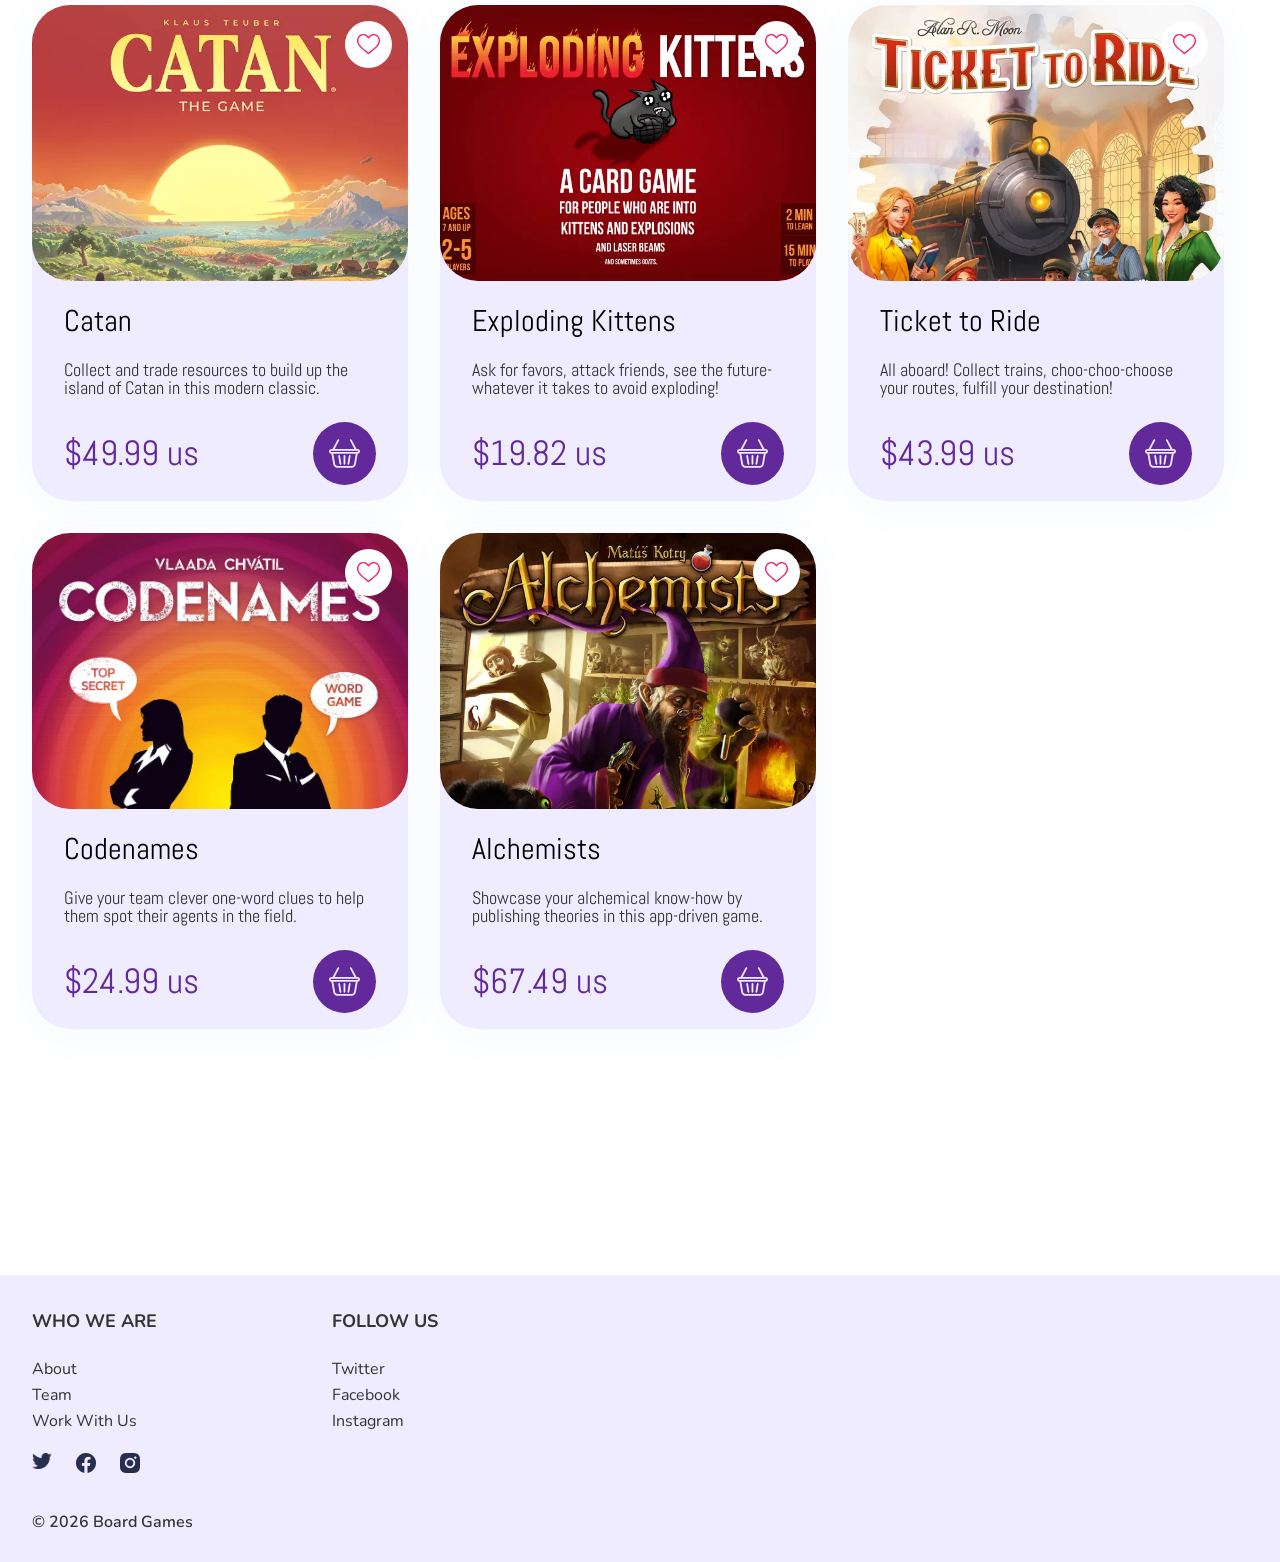
==== commit 60452a2c: "All done" ====
--- a/index.html
+++ b/index.html
@@ -10,12 +10,11 @@
       href="https://fonts.googleapis.com/css2?family=Abel&family=Nunito:wght@400;700;900&family=Rubik:wght@400;700;900&display=swap"
       rel="stylesheet"
     />
-    <link rel="stylesheet" href="index.css" />
+    <link rel="stylesheet" href="css/index.css" />
   </head>
 
   <body>
     <div id="wrapper">
-
       <header>
         <div class="logo-wrapper">
           <div class="logo">
@@ -25,15 +24,14 @@
         </div>
 
         <div class="header-buttons">
-          <div class="home">Home</div>
-          <div class="shop">Our Games</div>
-          <div class="about">About</div>
-          <div class="contact">Contact Us</div>
+          <a class="home">Home</a>
+          <a class="shop" href="our-games.html">Our Games</a>
+          <a class="about">About</a>
+          <a class="contact">Contact Us</a>
         </div>
       </header>
 
       <main>
-
         <div class="main-img">
           <div class="main-img-texts">
             <div class="main-img-title">
@@ -100,7 +98,10 @@
 
             <div class="card-bottom">
               <h2 class="card-title">Catan</h2>
-              <p class="card-description">Collect and trade resources to build up the island of Catan in this modern classic.</p>
+              <p class="card-description">
+                Collect and trade resources to build up the island of Catan in
+                this modern classic.
+              </p>
               <div class="card-footer">
                 <span class="card-price">$49.99 us</span>
                 <button class="card-cart-btn" aria-label="Add to Cart">
@@ -112,7 +113,11 @@
 
           <div class="card">
             <div class="card-top">
-              <img class="game-img" src="Assets/explodingkittens.jpg" alt="Exploding Kittens Image" />
+              <img
+                class="game-img"
+                src="Assets/explodingkittens.jpg"
+                alt="Exploding Kittens Image"
+              />
               <button class="card-heart-btn" aria-label="Add to favorites">
                 <img src="Assets/heart-icon.svg" />
               </button>
@@ -120,7 +125,10 @@
 
             <div class="card-bottom">
               <h2 class="card-title">Exploding Kittens</h2>
-              <p class="card-description">Ask for favors, attack friends, see the future- whatever it takes to avoid exploding!</p>
+              <p class="card-description">
+                Ask for favors, attack friends, see the future- whatever it
+                takes to avoid exploding!
+              </p>
               <div class="card-footer">
                 <span class="card-price">$19.82 us</span>
                 <button class="card-cart-btn" aria-label="Add to Cart">
@@ -132,7 +140,11 @@
 
           <div class="card">
             <div class="card-top">
-              <img class="game-img" src="Assets/ticketToRide.jpg" alt="Ticket to Ride Image" />
+              <img
+                class="game-img"
+                src="Assets/ticketToRide.jpg"
+                alt="Ticket to Ride Image"
+              />
               <button class="card-heart-btn" aria-label="Add to favorites">
                 <img src="Assets/heart-icon.svg" />
               </button>
@@ -140,7 +152,10 @@
 
             <div class="card-bottom">
               <h2 class="card-title">Ticket to Ride</h2>
-              <p class="card-description">All aboard! Collect trains, choo-choo-choose your routes, fulfill your destination!</p>
+              <p class="card-description">
+                All aboard! Collect trains, choo-choo-choose your routes,
+                fulfill your destination!
+              </p>
               <div class="card-footer">
                 <span class="card-price">$43.99 us</span>
                 <button class="card-cart-btn" aria-label="Add to Cart">
@@ -152,7 +167,11 @@
 
           <div class="card">
             <div class="card-top">
-              <img class="game-img" src="Assets/codenames.jpg" alt="Codenames Image" />
+              <img
+                class="game-img"
+                src="Assets/codenames.jpg"
+                alt="Codenames Image"
+              />
               <button class="card-heart-btn" aria-label="Add to favorites">
                 <img src="Assets/heart-icon.svg" />
               </button>
@@ -160,7 +179,10 @@
 
             <div class="card-bottom">
               <h2 class="card-title">Codenames</h2>
-              <p class="card-description">Give your team clever one-word clues to help them spot their agents in the field.</p>
+              <p class="card-description">
+                Give your team clever one-word clues to help them spot their
+                agents in the field.
+              </p>
               <div class="card-footer">
                 <span class="card-price">$24.99 us</span>
                 <button class="card-cart-btn" aria-label="Add to Cart">
@@ -172,7 +194,11 @@
 
           <div class="card">
             <div class="card-top">
-              <img class="game-img" src="Assets/alchemists.jpg" alt="Alchemists Image" />
+              <img
+                class="game-img"
+                src="Assets/alchemists.jpg"
+                alt="Alchemists Image"
+              />
               <button class="card-heart-btn" aria-label="Add to favorites">
                 <img src="Assets/heart-icon.svg" />
               </button>
@@ -180,7 +206,10 @@
 
             <div class="card-bottom">
               <h2 class="card-title">Alchemists</h2>
-              <p class="card-description">Showcase your alchemical know-how by publishing theories in this app-driven game.</p>
+              <p class="card-description">
+                Showcase your alchemical know-how by publishing theories in this
+                app-driven game.
+              </p>
               <div class="card-footer">
                 <span class="card-price">$67.49 us</span>
                 <button class="card-cart-btn" aria-label="Add to Cart">
@@ -202,18 +231,36 @@
               <a class="footer-work">Work With Us</a>
             </div>
             <div class="social-logos">
-              <a href="https://x.com" target="_blank"><img src="Assets/Twitter_logo.png" alt="Twitter logo" /></a>
-              <a href="https://facebook.com" target="_blank"><img src="Assets/Facebook_logo.png" alt="Facebook logo" /></a>
-              <a href="https://instagram.com" target="_blank"><img src="Assets/Instagram_logo.png" alt="Instagram logo" /></a>
+              <a href="https://x.com" target="_blank"
+                ><img src="Assets/Twitter_logo.png" alt="Twitter logo"
+              /></a>
+              <a href="https://facebook.com" target="_blank"
+                ><img src="Assets/Facebook_logo.png" alt="Facebook logo"
+              /></a>
+              <a href="https://instagram.com" target="_blank"
+                ><img src="Assets/Instagram_logo.png" alt="Instagram logo"
+              /></a>
             </div>
           </div>
 
           <div class="footer-box">
             <div class="footer-box-title">FOLLOW US</div>
             <div class="footer-clickables">
-              <a class="footer-twitter" href="https://x.com" target="_blank">Twitter</a>
-              <a class="footer-facebook" href="https://facebook.com" target="_blank">Facebook</a>
-              <a class="footer-instagram" href="https://instagram.com" target="_blank">Instagram</a>
+              <a class="footer-twitter" href="https://x.com" target="_blank"
+                >Twitter</a
+              >
+              <a
+                class="footer-facebook"
+                href="https://facebook.com"
+                target="_blank"
+                >Facebook</a
+              >
+              <a
+                class="footer-instagram"
+                href="https://instagram.com"
+                target="_blank"
+                >Instagram</a
+              >
             </div>
           </div>
         </div>
--- a/css/index.css
+++ b/css/index.css
@@ -30,17 +30,18 @@
     font-size: 24px;
 }
 
-.header-buttons{
+.header-buttons,
+.header-buttons a{
     width: 100%;
     display: flex;
     color: #612999;
     font-weight: 400;
     align-items: center;
     justify-content: space-evenly;
-}
-
-
-.header-buttons div:hover{
+    text-decoration: none;
+}
+
+.header-buttons a:hover{
     cursor: pointer;
     color: purple;
 }
--- a/css/index.css
+++ b/css/index.css
@@ -30,17 +30,18 @@
     font-size: 24px;
 }
 
-.header-buttons{
+.header-buttons,
+.header-buttons a{
     width: 100%;
     display: flex;
     color: #612999;
     font-weight: 400;
     align-items: center;
     justify-content: space-evenly;
-}
-
-
-.header-buttons div:hover{
+    text-decoration: none;
+}
+
+.header-buttons a:hover{
     cursor: pointer;
     color: purple;
 }
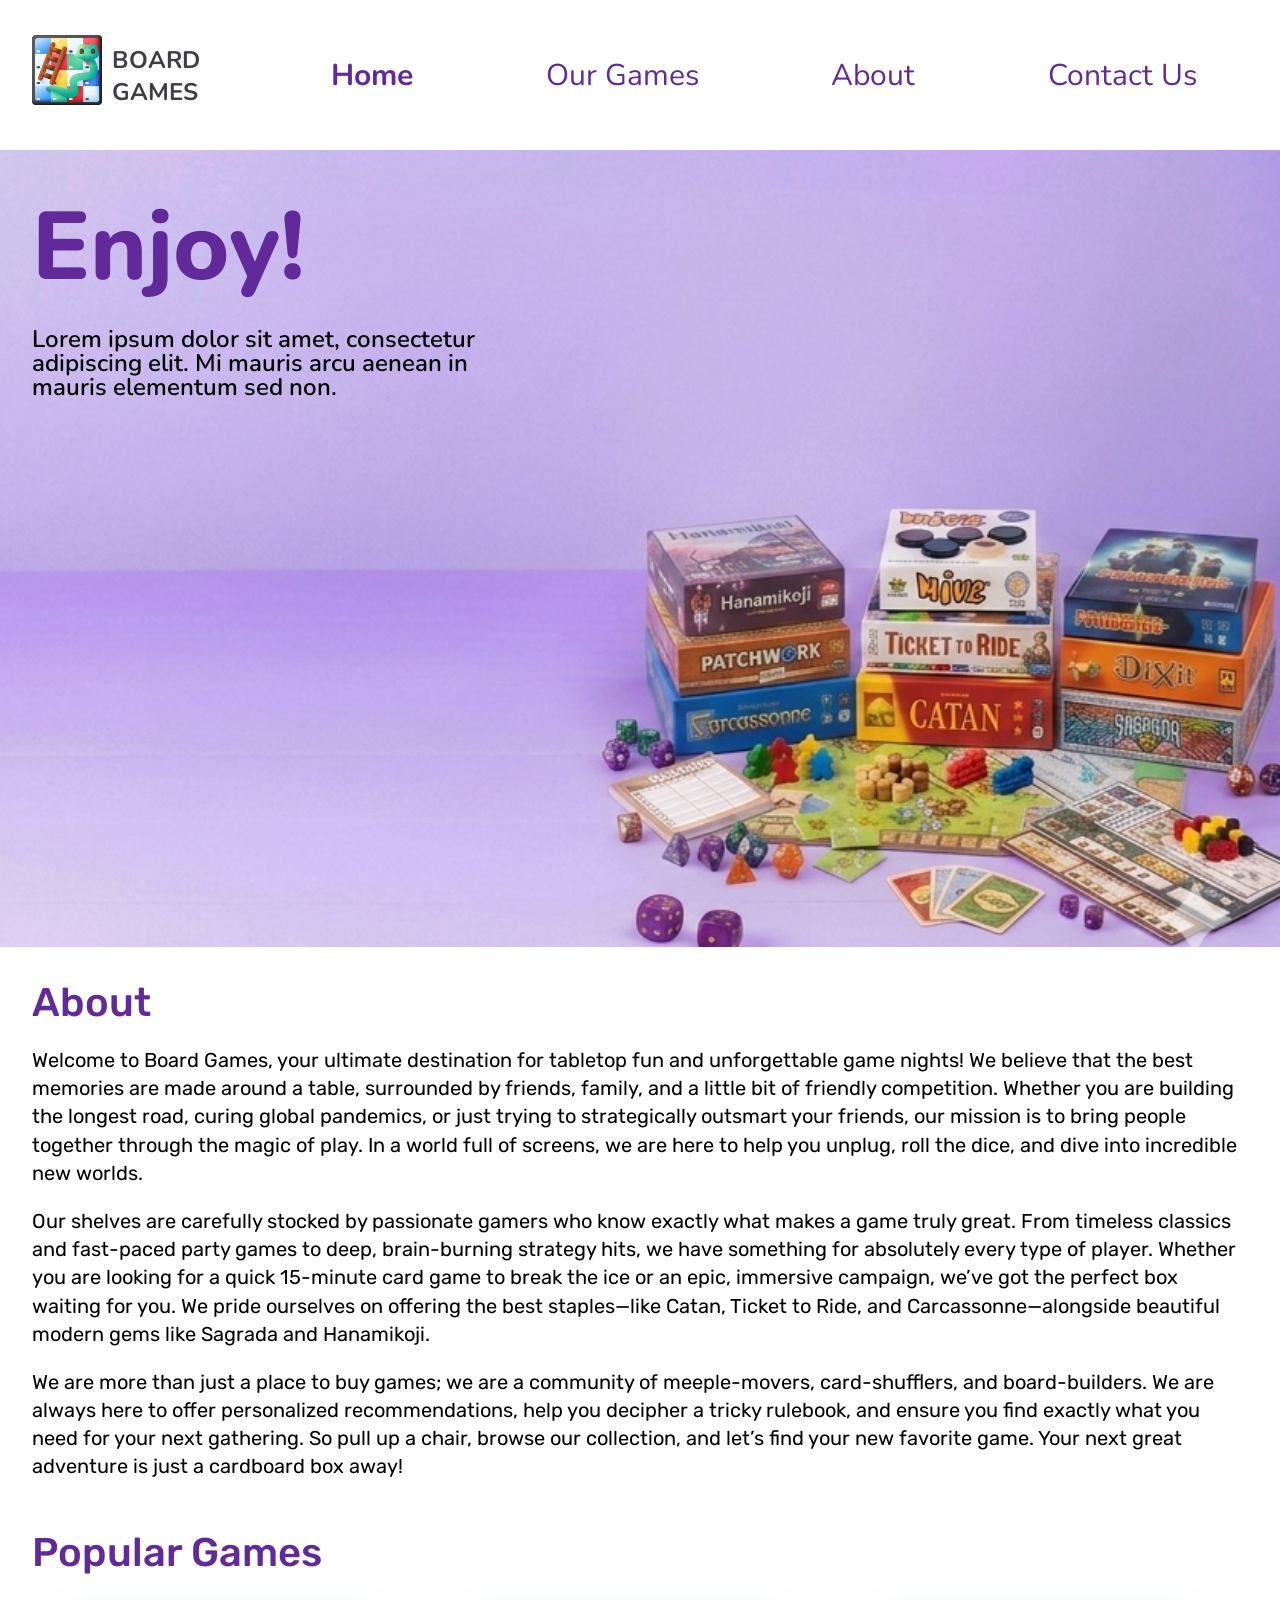
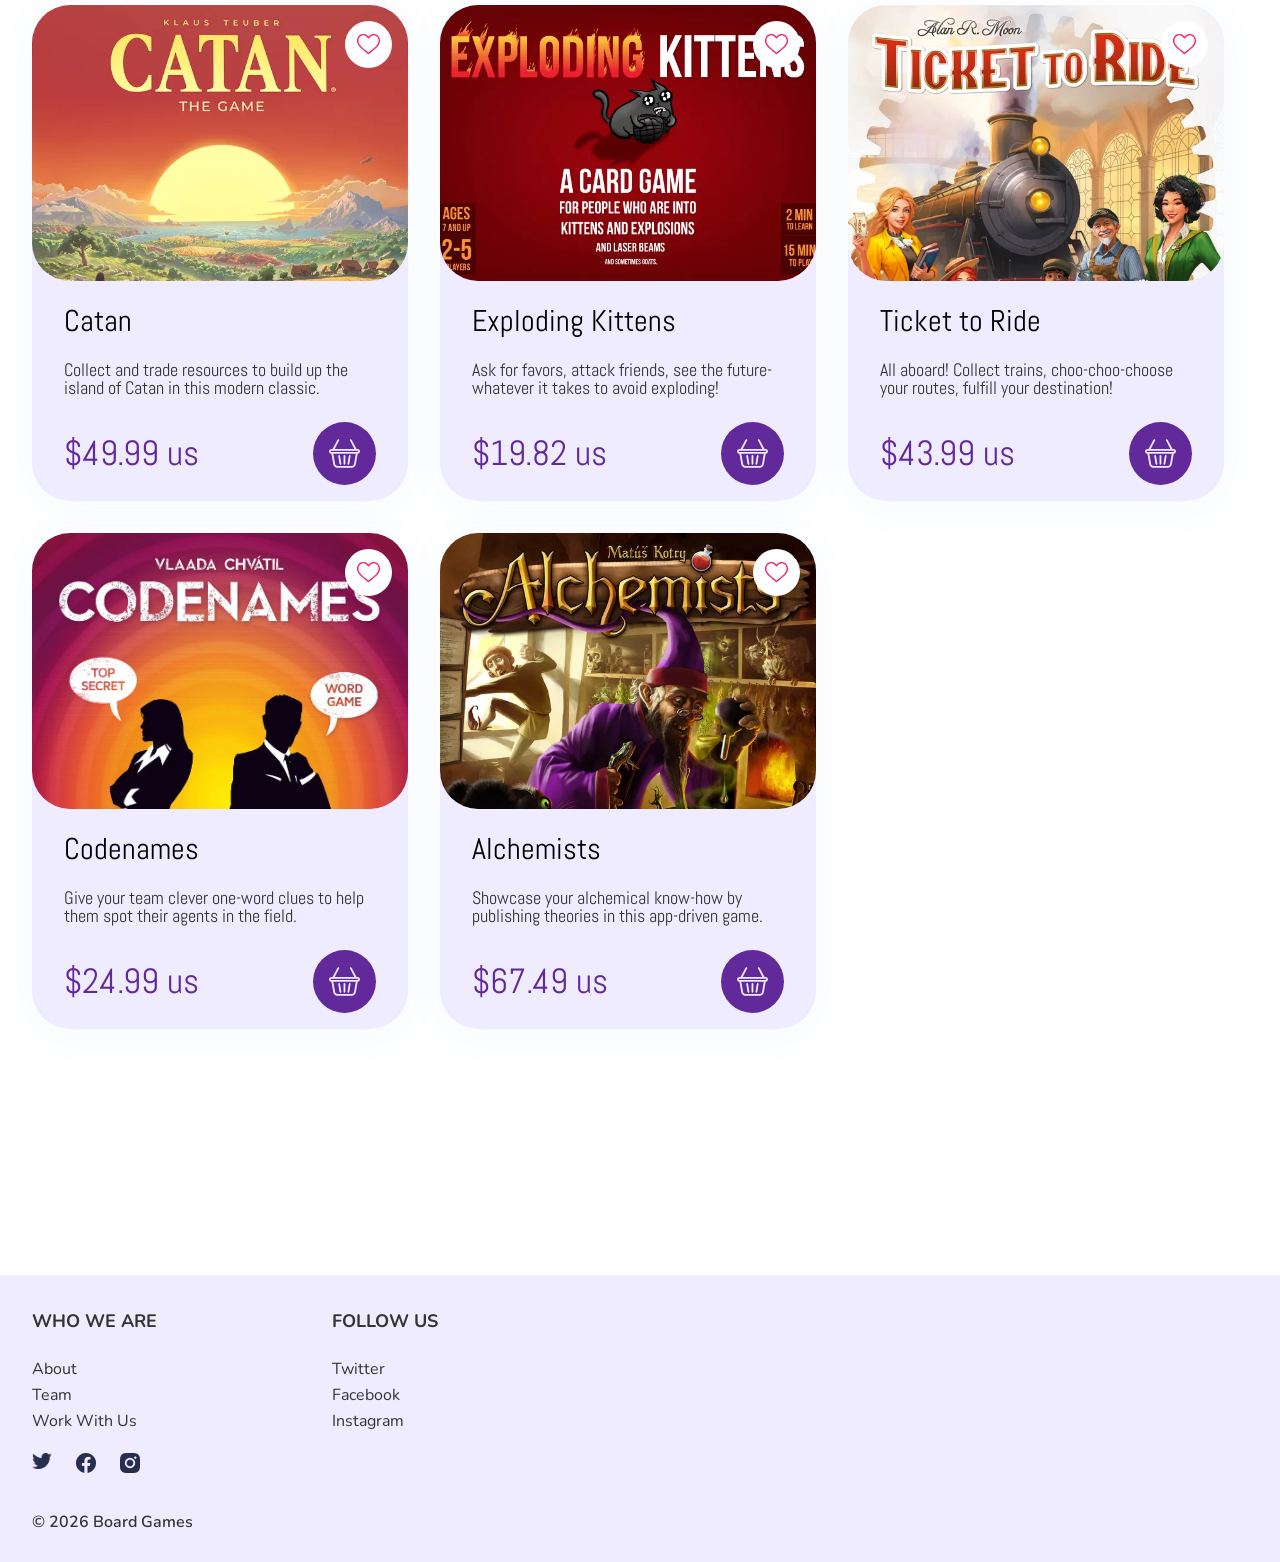
==== commit 91ccba5b: "LAST UPDATE(?) 16:05 26/04 - Fixed home/our-games weight" ====
--- a/index.html
+++ b/index.html
@@ -1,9 +1,9 @@
 <!doctype html>
-<html>
+<html lang="en">
   <head>
     <title>Board Games</title>
-    <link rel="stylesheet" href="css/index.css" />
     <meta charset="UTF-8" />
+    <meta name="viewport" content="width=device-width, initial-scale=1.0" />
     <link rel="preconnect" href="https://fonts.googleapis.com" />
     <link rel="preconnect" href="https://fonts.gstatic.com" crossorigin />
     <link
@@ -24,10 +24,10 @@
         </div>
 
         <div class="header-buttons">
-          <a class="home">Home</a>
+          <a class="home" href="#"><b>Home</b></a>
           <a class="shop" href="our-games.html">Our Games</a>
-          <a class="about">About</a>
-          <a class="contact">Contact Us</a>
+          <a class="about" href="#">About</a>
+          <a class="contact" href="#">Contact Us</a>
         </div>
       </header>
 
@@ -226,41 +226,23 @@
           <div class="footer-box">
             <div class="footer-box-title">WHO WE ARE</div>
             <div class="footer-clickables">
-              <a class="footer-about">About</a>
-              <a class="footer-team">Team</a>
-              <a class="footer-work">Work With Us</a>
+              <a class="footer-about" href="#">About</a>
+              <a class="footer-team" href="#">Team</a>
+              <a class="footer-work" href="#">Work With Us</a>
             </div>
             <div class="social-logos">
-              <a href="https://x.com" target="_blank"
-                ><img src="Assets/Twitter_logo.png" alt="Twitter logo"
-              /></a>
-              <a href="https://facebook.com" target="_blank"
-                ><img src="Assets/Facebook_logo.png" alt="Facebook logo"
-              /></a>
-              <a href="https://instagram.com" target="_blank"
-                ><img src="Assets/Instagram_logo.png" alt="Instagram logo"
-              /></a>
+              <a href="https://x.com" target="_blank"><img src="Assets/Twitter_logo.png" alt="Twitter logo"/></a>
+              <a href="https://facebook.com" target="_blank"><img src="Assets/Facebook_logo.png" alt="Facebook logo"/></a>
+              <a href="https://instagram.com" target="_blank"><img src="Assets/Instagram_logo.png" alt="Instagram logo"/></a>
             </div>
           </div>
 
           <div class="footer-box">
             <div class="footer-box-title">FOLLOW US</div>
             <div class="footer-clickables">
-              <a class="footer-twitter" href="https://x.com" target="_blank"
-                >Twitter</a
-              >
-              <a
-                class="footer-facebook"
-                href="https://facebook.com"
-                target="_blank"
-                >Facebook</a
-              >
-              <a
-                class="footer-instagram"
-                href="https://instagram.com"
-                target="_blank"
-                >Instagram</a
-              >
+              <a class="footer-twitter" href="https://x.com" target="_blank">Twitter</a>
+              <a class="footer-facebook" href="https://facebook.com" target="_blank">Facebook</a>
+              <a class="footer-instagram" href="https://instagram.com" target="_blank">Instagram</a>
             </div>
           </div>
         </div>
--- a/css/index.css
+++ b/css/index.css
@@ -1,3 +1,5 @@
+@import url("https://fonts.googleapis.com/css2?family=Abel&family=Nunito:wght@400;700;900&family=Rubik:wght@400;700;900&display=swap");
+
 #wrapper {
     max-width: 1400px;
     margin: 0 auto;
@@ -10,7 +12,7 @@
     height: 150px;
     display: flex;
     align-items: center;
-    justify-content: left;
+    justify-content: flex-start;
     padding-top: 1px;
     box-sizing: border-box;
 }
@@ -26,7 +28,6 @@
     font-weight: 700;
     padding-left: 10px;
     color: #3E3F43;
-    letter-spacing: 25%;
     font-size: 24px;
 }
 
@@ -274,7 +275,7 @@
 .footer-box{
     display: flex;
     flex-direction: column;
-    align-items: left;
+    align-items: flex-start;
 }
 
 .footer-box-title{
@@ -286,7 +287,7 @@
 
 .footer-clickables{
     width: 300px;
-    align-items: left;
+    align-items: flex-start;
     display: flex;
     flex-direction: column;
 }
